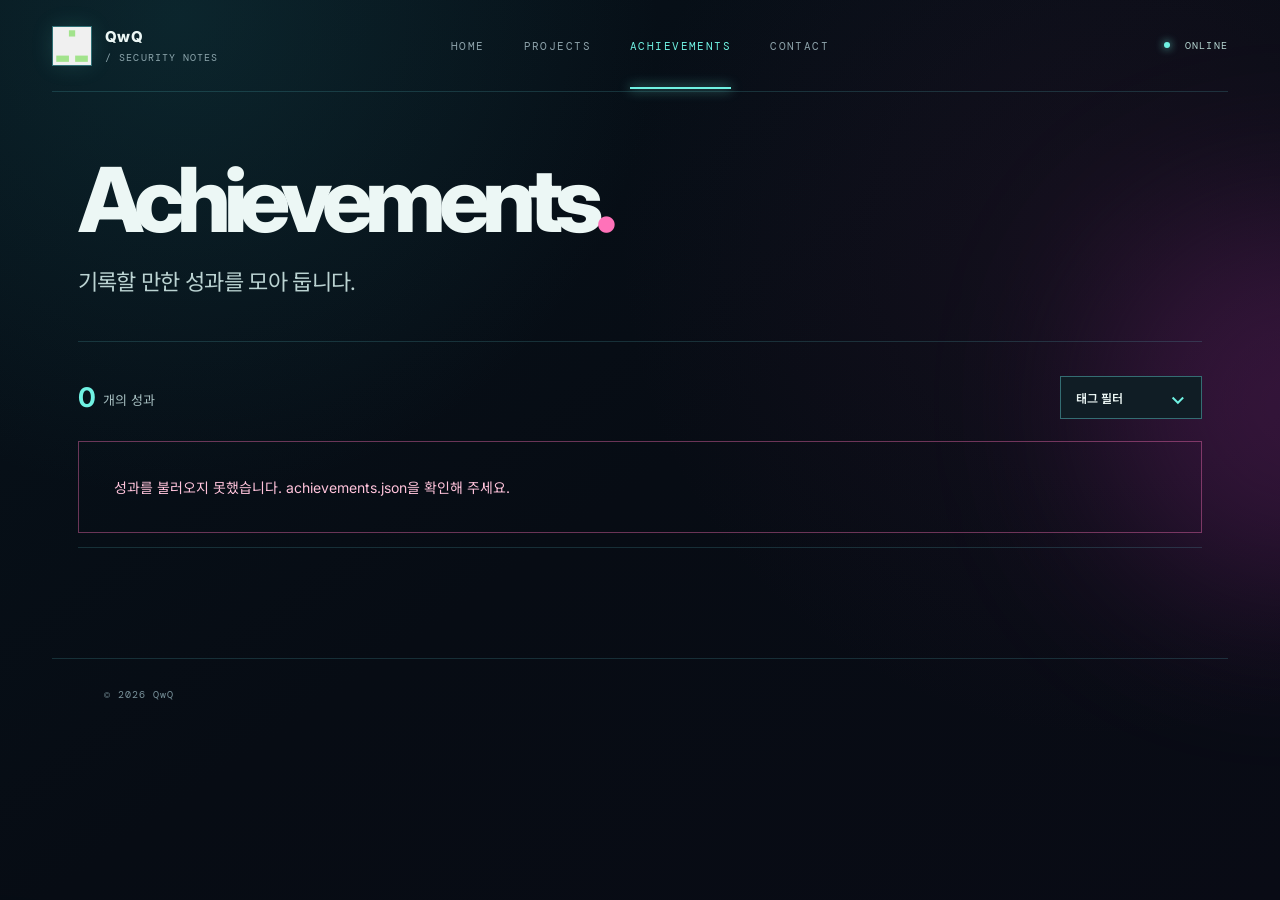
==== achievements/index.html @ 67a62aa4 "Move project accent dot beside names" ====
<!doctype html>
<html lang="ko" data-page="achievements" data-base="../">
  <head>
    <meta charset="utf-8">
    <meta name="viewport" content="width=device-width, initial-scale=1">
    <meta name="theme-color" content="#071018">
    <meta name="description" content="QwQ의 성과 기록">
    <title>Achievements · QwQ</title>
    <link rel="stylesheet" href="../assets/style.css?v=20261116-dotname1">
    <script src="../assets/app.js?v=20261116-dotname1" defer></script>
  </head>
  <body>
    <div id="app"></div>
  </body>
</html>
---- assets/style.css ----
@import url('https://fonts.googleapis.com/css2?family=DM+Mono:wght@400;500&family=Inter:wght@400;500;600;700;800&family=Noto+Sans+KR:wght@400;500;600;700;800&display=swap');

:root{color-scheme:dark;--bg:#060c13;--panel:#0d1820;--panel-2:#101e27;--line:rgba(106,230,232,.16);--line-bright:rgba(106,230,232,.4);--text:#ecf7f5;--muted:#8ca5ac;--cyan:#70f2e3;--pink:#ff72b9;--orange:#ff9e73;--mono:'DM Mono',monospace;--sans:Inter,'Noto Sans KR',sans-serif}
*{box-sizing:border-box}
html{scroll-behavior:smooth}
body{margin:0;min-width:320px;background:radial-gradient(circle at 14% 2%,rgba(25,90,96,.28),transparent 30rem),radial-gradient(circle at 87% 27%,rgba(102,37,87,.14),transparent 31rem),linear-gradient(145deg,#06121a 0%,#070c14 52%,#090b15 100%);color:var(--text);font-family:var(--sans);-webkit-font-smoothing:antialiased}
button,input{font:inherit}
a{color:inherit;text-decoration:none}
button{cursor:pointer}
img{display:block;max-width:100%}
[hidden]{display:none!important}
::selection{background:var(--cyan);color:#061017}
:focus-visible{outline:2px solid var(--cyan);outline-offset:4px}
#app{min-height:100vh;position:relative;overflow:hidden}
.ambient{position:absolute;pointer-events:none;border-radius:50%;filter:blur(85px);opacity:.34}
.ambient-one{width:390px;height:390px;top:210px;right:-210px;background:#7c2378}
.ambient-two{width:400px;height:400px;top:1060px;left:-240px;background:#0c6f77}
.site-shell{position:relative;z-index:1;max-width:1320px;margin:auto;padding:0 52px}
.site-header{height:92px;display:flex;align-items:center;gap:35px;border-bottom:1px solid var(--line)}
.brand{display:flex;align-items:center;gap:13px;min-width:270px}
.brand-mark{width:40px;height:40px;display:grid;place-items:center;font-size:26px;font-weight:800;letter-spacing:-.12em;color:var(--cyan);border:1px solid var(--line-bright);box-shadow:0 0 22px rgba(112,242,227,.13),inset 0 0 18px rgba(112,242,227,.06)}
.brand-mark{overflow:hidden}
.brand-mark img{width:100%;height:100%;object-fit:cover}
.brand-dot{color:var(--pink)}
.brand-copy{font-size:15px;font-weight:800;letter-spacing:.02em;line-height:1.2}
.brand-sub{display:block;margin-top:5px;color:var(--muted);font:10px var(--mono);letter-spacing:.11em}
.nav{display:flex;justify-content:center;align-items:center;gap:39px;flex:1}
.nav-link{position:relative;padding:35px 0;color:#8ea3ab;font:11px var(--mono);letter-spacing:.13em;transition:color .2s}
.nav-link:hover,.nav-link.active{color:var(--cyan)}
.nav-link.active::after{content:'';height:2px;background:var(--cyan);position:absolute;left:0;right:0;bottom:-1px;box-shadow:0 0 12px var(--cyan)}
.header-status{min-width:270px;text-align:right;color:#b5d4d0;font:10px var(--mono);letter-spacing:.12em}
.status-light{display:inline-block;width:6px;height:6px;margin-right:8px;vertical-align:1px;border-radius:50%;background:var(--cyan);box-shadow:0 0 9px var(--cyan)}
.hero{height:min(660px,70vw);min-height:510px;position:relative;display:flex;align-items:center;overflow:hidden;border-bottom:1px solid var(--line);background:radial-gradient(circle at 78% 49%,rgba(29,121,124,.16),transparent 28%),linear-gradient(105deg,rgba(5,13,20,.08) 0%,rgba(13,37,45,.14) 52%,rgba(48,17,52,.09) 100%)}
.hero::before{content:'';position:absolute;width:390px;height:390px;right:15%;top:16%;border-radius:50%;border:1px solid rgba(112,242,227,.24);box-shadow:0 0 0 45px rgba(112,242,227,.015),0 0 0 90px rgba(112,242,227,.012),0 0 65px rgba(112,242,227,.07),inset 0 0 55px rgba(112,242,227,.03)}
.hero::after{content:'';position:absolute;width:270px;height:270px;right:19.8%;top:25%;border:1px dashed rgba(255,114,185,.34);border-radius:50%;transform:rotate(-20deg)}
.hero-grid{position:absolute;inset:0;opacity:.32;background-image:linear-gradient(rgba(105,234,225,.07) 1px,transparent 1px),linear-gradient(90deg,rgba(105,234,225,.07) 1px,transparent 1px);background-size:60px 60px;mask-image:linear-gradient(90deg,transparent 18%,#000 80%)}
.hero-orbit{position:absolute;border:1px solid var(--cyan);border-radius:50%;box-shadow:0 0 20px rgba(112,242,227,.28)}
.orbit-a{width:14px;height:14px;right:27%;top:15%}
.orbit-b{width:8px;height:8px;right:12%;bottom:28%;border-color:var(--pink);box-shadow:0 0 16px var(--pink)}
.hero-content{z-index:1;max-width:760px;padding:26px 0 50px 4.4%}
.eyebrow{display:flex;align-items:center;gap:12px;color:var(--cyan);font:11px var(--mono);letter-spacing:.16em}
.eyebrow-line{width:26px;height:1px;background:var(--cyan);box-shadow:0 0 8px var(--cyan)}
.eyebrow-index{color:#69828b;margin-left:5px}
h1,h2,p{margin-top:0}
.hero h1{margin:28px 0 20px;font-size:clamp(64px,8.1vw,112px);line-height:.98;font-weight:800;letter-spacing:-.085em}
.hero h1 em{font-style:normal;color:var(--cyan);text-shadow:0 0 35px rgba(112,242,227,.22)}
.hero-korean{margin-bottom:42px;color:#bed1d0;font-size:17px;letter-spacing:-.03em}
.primary-button{display:inline-flex;align-items:center;justify-content:space-between;gap:53px;padding:16px 18px 16px 22px;min-width:190px;background:var(--cyan);border:1px solid var(--cyan);color:#07141a;font-size:13px;font-weight:800;box-shadow:0 0 25px rgba(112,242,227,.16);transition:transform .2s,box-shadow .2s,background .2s}
.primary-button:hover{transform:translateY(-3px);background:#adfff4;box-shadow:0 8px 32px rgba(112,242,227,.3)}
.primary-button span{font-size:20px;font-weight:400}
.hero-side{position:absolute;z-index:1;right:1.1%;top:40%;writing-mode:vertical-rl;color:#76939b;font:10px var(--mono);letter-spacing:.16em}
.hero-side span{margin-top:16px;color:var(--cyan);font-size:16px}
.hero-bottom{position:absolute;bottom:24px;left:4.4%;right:4.4%;display:flex;justify-content:space-between;color:#6e8791;font:10px var(--mono);letter-spacing:.12em}
.section{padding:106px 4.4%}
.section-heading{display:grid;grid-template-columns:180px 1fr auto;align-items:end;gap:20px;padding-bottom:23px;border-bottom:1px solid var(--line);margin-bottom:52px}
.section-number,.small-label{color:var(--cyan);font:11px var(--mono);letter-spacing:.12em}
.section-heading h2{font-size:clamp(34px,4vw,54px);line-height:1.1;font-weight:800;letter-spacing:-.065em;margin:0}
.accent{color:var(--pink)}
.section-heading>p{color:#738b93;font:10px var(--mono);letter-spacing:.1em;margin:0 0 6px;text-align:right}
.about-grid{display:grid;grid-template-columns:340px 1fr;gap:80px;align-items:center}
.profile-frame{height:370px;position:relative;border:1px solid var(--line-bright);background:linear-gradient(145deg,#163b40,#111a27 58%,#352134);padding:13px;box-shadow:24px 24px 0 rgba(36,111,117,.06)}
.profile-frame::after{content:'';position:absolute;inset:13px;background:linear-gradient(180deg,transparent 64%,rgba(5,13,20,.7));pointer-events:none}
.profile-image{width:100%;height:100%;object-fit:cover;object-position:center}
.profile-corner{position:absolute;z-index:2;width:30px;height:30px;border-color:var(--cyan);border-style:solid;filter:drop-shadow(0 0 6px var(--cyan))}
.top-left{top:-5px;left:-5px;border-width:2px 0 0 2px}
.bottom-right{bottom:-5px;right:-5px;border-width:0 2px 2px 0}
.profile-label{position:absolute;z-index:2;bottom:23px;left:24px;color:var(--cyan);font:10px var(--mono);letter-spacing:.12em}
.profile-fallback{position:absolute;inset:13px;display:grid;place-items:center;color:var(--cyan);font-size:140px;font-weight:800;text-shadow:0 0 40px rgba(112,242,227,.25)}
.about-copy{max-width:650px}
.about-copy .small-label{display:block;margin-bottom:20px}
.description{min-height:110px;color:#d9e8e7;font-size:clamp(18px,2vw,23px);line-height:1.9;letter-spacing:-.035em;white-space:pre-wrap;word-break:keep-all}
.inline-link{color:var(--cyan);text-decoration:underline;text-underline-offset:4px;overflow-wrap:anywhere}
.inline-link:hover{color:#b7fff5}
.text-link{display:inline-flex;gap:20px;align-items:center;margin-top:28px;padding-bottom:7px;border-bottom:1px solid var(--cyan);color:var(--cyan);font-size:13px;font-weight:700}
.text-link:hover{color:#b7fff5}
.timeline-section{padding-top:50px}
.timeline{border-top:1px solid var(--line)}
.timeline-row{display:grid;grid-template-columns:70px 230px 1fr;align-items:start;gap:20px;padding:24px 10px;border-bottom:1px solid var(--line);transition:background .2s}
.timeline-row:hover{background:rgba(112,242,227,.035)}
.timeline-date{color:var(--cyan);font:12px var(--mono);letter-spacing:.02em}
.timeline-desc{margin:0;color:#d6e4e3;font-size:14px;line-height:1.8;white-space:pre-wrap}
.closing{display:flex;align-items:end;justify-content:space-between;gap:30px;padding:59px 4.4% 68px;margin:10px 4.4% 100px;border:1px solid var(--line-bright);background:radial-gradient(circle at 80% 80%,rgba(112,242,227,.11),transparent 34%),linear-gradient(110deg,rgba(13,35,43,.9),rgba(23,23,41,.7));position:relative}
.closing::before{content:'';position:absolute;left:-1px;top:-1px;width:76px;height:2px;background:var(--cyan);box-shadow:0 0 12px var(--cyan)}
.closing h2{margin:18px 0 0;font-size:clamp(30px,3.7vw,48px);line-height:1.3;letter-spacing:-.05em}
.site-footer{display:flex;justify-content:space-between;gap:20px;padding:29px 4.4% 42px;border-top:1px solid var(--line);color:#78919a;font:10px var(--mono);letter-spacing:.1em}
.footer-star{color:var(--pink);margin-left:5px}
.page-intro{min-height:365px;padding:80px 4.4% 70px;position:relative;overflow:hidden;border-bottom:1px solid var(--line);background:radial-gradient(circle at 80% 65%,rgba(33,114,119,.15),transparent 28%),linear-gradient(110deg,rgba(11,27,36,.6),rgba(23,14,34,.3))}
.page-intro::after{content:'';position:absolute;right:14%;top:-115px;width:390px;height:390px;border-radius:50%;border:1px solid rgba(112,242,227,.16);box-shadow:0 0 0 60px rgba(112,242,227,.018),0 0 0 120px rgba(112,242,227,.012)}
.page-intro-glow{position:absolute;width:250px;height:250px;right:18%;top:60px;border-radius:50%;background:rgba(106,230,232,.07);filter:blur(50px)}
.page-intro h1{position:relative;z-index:1;font-size:clamp(65px,8vw,105px);font-weight:800;letter-spacing:-.085em;line-height:1;margin:25px 0 20px}
.page-intro>p:not(.eyebrow){position:relative;z-index:1;color:#bdcece;font-size:17px;letter-spacing:-.03em;margin:0}
.page-intro-mark{position:absolute;right:4.4%;bottom:-85px;color:rgba(112,242,227,.07);font-size:270px;font-weight:800;letter-spacing:-.1em;line-height:1;pointer-events:none}
.projects-section{min-height:520px}
.project-toolbar{display:flex;justify-content:space-between;align-items:end;gap:20px;margin-bottom:22px}
.toolbar-title{color:#c4d5d4;font-size:15px;margin:9px 0 0}
.toolbar-title strong{color:var(--text);font-size:23px}
.filter-wrap{position:relative;z-index:5}
.filter-button{display:flex;align-items:center;gap:12px;min-width:142px;justify-content:space-between;padding:12px 15px;background:#101d25;border:1px solid var(--line-bright);color:var(--text);font-size:12px;font-weight:600}
.filter-button:hover,.filter-button[aria-expanded=true]{border-color:var(--cyan);box-shadow:0 0 16px rgba(112,242,227,.1)}
.filter-button:disabled,.filter-button:disabled:hover{opacity:.45;cursor:not-allowed;box-shadow:none;border-color:var(--line-bright)}
.filter-chevron{color:var(--cyan);font-size:20px;line-height:12px}
.filter-panel{position:absolute;right:0;top:calc(100% + 8px);width:285px;padding:16px;background:#0e1b23;border:1px solid var(--line-bright);box-shadow:0 17px 40px rgba(0,0,0,.42)}
.filter-search-label{display:block;color:var(--cyan);font:10px var(--mono);letter-spacing:.1em;margin-bottom:9px}
.filter-panel input[type=search]{width:100%;padding:10px 12px;border:1px solid var(--line-bright);outline:none;background:#07131b;color:var(--text);font-size:12px}
.filter-panel input[type=search]:focus{border-color:var(--cyan)}
.tag-options{max-height:220px;overflow:auto;padding:10px 0}
.tag-option{display:flex;align-items:center;gap:10px;padding:8px 4px;color:#dae7e6;font-size:12px;cursor:pointer}
.tag-option:hover{color:var(--cyan)}
.tag-option input{accent-color:var(--cyan);width:15px;height:15px;margin:0}
.filter-help,.filter-empty{margin:6px 0 0;color:#8da5aa;font-size:11px;line-height:1.6}
.filter-help{padding-top:11px;border-top:1px solid var(--line)}
.active-filters{display:flex;flex-wrap:wrap;gap:7px;margin-bottom:12px}
.active-filters:empty{display:none}
.filter-chip{padding:7px 10px;background:rgba(112,242,227,.1);border:1px solid rgba(112,242,227,.26);color:var(--cyan);font:11px var(--mono)}
.filter-chip:hover{background:rgba(112,242,227,.2)}
.project-list{display:grid;gap:10px}
.project-card{border:1px solid var(--line);background:linear-gradient(105deg,rgba(17,32,41,.9),rgba(13,23,33,.78));transition:border-color .2s,background .2s}
.project-card:hover,.project-card:has(.project-trigger[aria-expanded=true]){border-color:var(--line-bright);background:linear-gradient(105deg,rgba(20,43,50,.94),rgba(20,26,40,.86))}
.project-trigger{width:100%;height:178px;display:flex;flex-direction:column;text-align:left;gap:0;padding:20px 26px 21px;background:none;border:0;color:inherit;cursor:pointer;overflow:hidden}
.project-top{display:flex;align-items:center;justify-content:space-between;color:var(--cyan);font:11px var(--mono);letter-spacing:.02em}
.project-date{color:var(--cyan)}
.project-arrow{font-size:22px;line-height:1;transition:transform .2s}
.project-trigger[aria-expanded=true] .project-arrow{transform:rotate(135deg)}
.project-title{font-size:21px;font-weight:700;letter-spacing:-.045em;line-height:1.4;margin:8px 0 4px;display:-webkit-box;-webkit-box-orient:vertical;-webkit-line-clamp:2;overflow:hidden}
.project-preview{margin:0;color:#a8bec0;font-size:13px;line-height:1.5;white-space:nowrap;overflow:hidden;text-overflow:ellipsis;max-width:100%}
.project-tags{display:flex;flex-wrap:nowrap;gap:7px;margin-top:auto;padding-top:13px;overflow:auto hidden;scrollbar-width:thin}
.tag{flex:none;padding:5px 8px;color:#95d7d5;background:rgba(112,242,227,.075);font:10px var(--mono);letter-spacing:.03em}
.project-detail{padding:0 26px 26px;border-top:1px solid var(--line)}
.project-detail .small-label{display:block;margin-top:23px}
.project-detail-text{max-width:760px;color:#c7d9d7;font-size:13px;line-height:1.9;white-space:pre-wrap;margin:12px 0 0}
.empty-note,.error-notice{padding:35px;border:1px solid var(--line);color:var(--muted);font-size:14px}
.error-notice{border-color:rgba(255,114,185,.4);color:#ffc3db}
.contact-section{min-height:570px}
.contact-list{display:grid;grid-template-columns:repeat(2,minmax(0,1fr));gap:12px}
.contact-card{min-height:116px;display:flex;align-items:center;gap:22px;padding:22px;border:1px solid var(--line);background:linear-gradient(105deg,rgba(17,32,41,.9),rgba(13,23,33,.78));transition:transform .2s,border-color .2s,background .2s}
a.contact-card:hover{transform:translateY(-3px);border-color:var(--cyan);background:rgba(21,48,53,.9)}
.contact-card.disabled{opacity:.55;cursor:default}
.contact-icon{width:52px;height:52px;flex:none;display:grid;place-items:center;border:1px solid var(--line-bright);background:rgba(112,242,227,.06)}
.contact-icon img{width:28px;height:28px;object-fit:contain}
.contact-icon img.themed{filter:brightness(0) saturate(100%) invert(85%) sepia(29%) saturate(746%) hue-rotate(111deg) brightness(104%) contrast(95%)}
.contact-initial{color:var(--cyan);font:15px var(--mono)}
.contact-text{display:flex;flex-direction:column;gap:6px;flex:1}
.contact-hint{color:var(--cyan);font:10px var(--mono);letter-spacing:.11em}
.contact-text strong{font-size:18px;font-weight:700;letter-spacing:-.03em}
.contact-action{color:var(--cyan);font-size:22px}
@media(max-width:900px){.site-shell{padding:0 28px}.brand,.header-status{min-width:auto}.brand{margin-right:auto}.brand-copy{display:none}.header-status{display:none}.nav{flex:none;gap:24px}.about-grid{grid-template-columns:270px 1fr;gap:42px}.profile-frame{height:300px}.section-heading{grid-template-columns:130px 1fr}.section-heading>p{display:none}.hero::before{right:0;opacity:.65}.hero::after{right:5%;opacity:.65}.hero-content{padding-left:5%}.timeline-row{grid-template-columns:45px 180px 1fr}}
@media(max-width:650px){.site-shell{padding:0 18px}.site-header{height:74px;gap:12px}.brand-mark{width:34px;height:34px;font-size:22px}.nav{gap:15px}.nav-link{padding:29px 0;font-size:9px;letter-spacing:.06em}.hero{min-height:540px;height:auto}.hero-content{padding:20px 5% 60px}.hero h1{font-size:65px}.hero-korean{font-size:15px}.hero::before{width:320px;height:320px;right:-150px;top:12%}.hero::after{width:220px;height:220px;right:-95px;top:21%}.hero-side{display:none}.hero-bottom{bottom:20px}.section{padding:75px 5%}.section-heading{display:block;margin-bottom:35px}.about-grid{grid-template-columns:1fr;gap:35px}.profile-frame{width:min(100%,330px);height:340px}.description{font-size:17px}.timeline-section{padding-top:25px}.timeline-row{grid-template-columns:38px 1fr;gap:8px 12px}.timeline-desc{grid-column:2}.closing{margin:0 5% 70px;padding:35px 26px;display:block}.closing .primary-button{margin-top:30px}.site-footer{padding:25px 5% 35px;font-size:9px}.page-intro{min-height:300px;padding:65px 5% 60px}.page-intro h1{font-size:67px}.page-intro>p:not(.eyebrow){font-size:14px}.page-intro-mark{font-size:180px;bottom:-55px}.project-toolbar{align-items:center}.project-trigger{height:185px;padding:18px}.project-title{font-size:18px}.project-detail{padding:0 18px 20px}.contact-list{grid-template-columns:1fr}.contact-card{min-height:94px;padding:16px}.contact-icon{width:47px;height:47px}}
@media(prefers-reduced-motion:reduce){html{scroll-behavior:auto}*,*::before,*::after{transition:none!important;animation:none!important}}

/* The index is a single-screen introduction. Other pages retain their own layouts. */
html[data-page=home],html[data-page=home] body{height:100%;overflow:hidden}
html[data-page=home]{scrollbar-gutter:stable}
html[data-page=home] #app{height:100dvh;min-height:0;overflow:clip}
html[data-page=home] .site-shell{height:100%;display:flex;flex-direction:column}
.home-main{flex:1;min-height:0;display:flex;align-items:center;overflow:clip}
.home-panel{width:100%;max-height:100%;display:grid;grid-template-columns:minmax(0,640px) minmax(260px,470px);justify-content:center;gap:clamp(30px,4vw,70px);align-items:center;padding:clamp(18px,3vh,36px) clamp(8px,2vw,28px);background:radial-gradient(circle at 76% 50%,rgba(27,114,119,.13),transparent 38%),linear-gradient(115deg,rgba(6,19,27,.15),rgba(33,17,39,.08));border-bottom:1px solid var(--line)}
.home-portrait.profile-frame{width:100%;height:auto;aspect-ratio:1;justify-self:end}
.home-content{min-width:0;display:flex;flex-direction:column;gap:clamp(32px,6vh,54px)}
.home-heading h1{font-size:clamp(70px,7vw,106px);line-height:1;letter-spacing:-.085em;margin:0 0 16px;font-weight:800}
.home-heading .description{min-height:64px;padding-top:5px;font-size:clamp(16px,1.8vw,22px);line-height:1.55;color:#bbd3d2}
.home-history{min-width:0}
.home-history .timeline{max-height:257px;overflow-y:auto;overscroll-behavior:contain;scrollbar-width:thin;scrollbar-color:var(--cyan) transparent;border-top:1px solid var(--line)}
.home-history .timeline::-webkit-scrollbar{width:7px}
.home-history .timeline::-webkit-scrollbar-thumb{background:rgba(112,242,227,.5);border-radius:8px}
.home-history .timeline-row{height:64px;display:grid;grid-template-columns:180px minmax(0,1fr);align-items:center;gap:22px;padding:6px 0;overflow:hidden}
.home-history .timeline-date{font-size:12px}
.home-history .timeline-desc{font-size:13px;line-height:1.45;display:-webkit-box;-webkit-box-orient:vertical;-webkit-line-clamp:2;overflow:hidden;white-space:normal}
.home-empty{padding:16px 0;color:var(--muted);font-size:13px}
@media(max-width:900px){.home-panel{grid-template-columns:minmax(0,1fr) minmax(210px,34%);gap:35px}.home-content{gap:36px}.home-history .timeline-row{grid-template-columns:135px minmax(0,1fr);gap:14px}}
@media(max-width:650px){html[data-page=home] .site-shell{padding:0 18px}.home-panel{grid-template-columns:minmax(0,1fr) minmax(96px,38%);grid-template-areas:'heading portrait' 'history history';gap:20px;align-content:center;align-items:center;padding:12px 1%}.home-content{display:contents}.home-heading{grid-area:heading}.home-heading h1{font-size:clamp(42px,11vw,65px);margin-bottom:8px}.home-heading .description{min-height:46px;padding-top:3px;font-size:13px;line-height:1.5}.home-portrait.profile-frame{grid-area:portrait;width:100%;height:auto;aspect-ratio:1;padding:6px}.home-portrait.profile-frame::after{inset:6px}.home-portrait .profile-fallback{inset:6px;font-size:55px}.home-history{grid-area:history}.home-history .timeline{max-height:249px}.home-history .timeline-row{height:62px;grid-template-columns:1fr;grid-template-rows:18px 1fr;align-items:start;gap:1px;padding:7px 0}.home-history .timeline-date{grid-column:1;grid-row:1;font-size:10px}.home-history .timeline-desc{grid-column:1;grid-row:2;font-size:11px;line-height:1.4;-webkit-line-clamp:2}}
@media(max-width:650px) and (max-height:600px){.home-panel{gap:12px;padding:7px 1%}.home-heading h1{font-size:39px}.home-heading .description{min-height:38px;font-size:11px;line-height:1.4}.home-portrait.profile-frame{max-width:115px}.home-history .timeline{max-height:213px}.home-history .timeline-row{height:53px}}

/* Projects and Contact use the same typography and horizontal rhythm as Home. */
.content-main{max-width:1220px;margin:0 auto;padding:clamp(56px,7vh,90px) clamp(8px,2vw,28px) 110px}
.content-intro{padding-bottom:42px;margin-bottom:34px;border-bottom:1px solid var(--line)}
.content-intro h1{font-size:clamp(70px,7vw,106px);line-height:1;font-weight:800;letter-spacing:-.085em;margin:0}
.content-intro p{margin:20px 0 0;color:#bbd3d2;font-size:clamp(16px,1.8vw,22px);line-height:1.55;letter-spacing:-.03em}
.content-section{min-height:0}
.content-main .project-toolbar{align-items:center;margin-bottom:22px}
.content-main .toolbar-title{margin:0;color:#a6bec0;font-size:13px}
.content-main .toolbar-title strong{margin-right:7px;color:var(--cyan);font-size:27px;vertical-align:-2px}
.content-main .project-list{gap:0;border-bottom:1px solid var(--line)}
.content-main .project-card{border:0;border-top:1px solid var(--line);background:transparent}
.content-main .project-card.highlight{position:relative}
.content-main .project-card.highlight::before,.content-main .project-card.highlight::after{content:"";position:absolute;width:32px;height:18px;pointer-events:none}
.content-main .project-card.highlight::before{top:0;left:0;border-top:2px solid var(--cyan);border-left:2px solid var(--cyan)}
.content-main .project-card.highlight::after{right:0;bottom:0;border-right:2px solid var(--cyan);border-bottom:2px solid var(--cyan)}
.content-main .project-card:hover,.content-main .project-card:has(.project-trigger[aria-expanded=true]){background:rgba(112,242,227,.045)}
.content-main .project-trigger{height:122px;padding:11px 8px 15px;justify-content:center}
.content-main .project-heading-row{display:flex;align-items:center;gap:12px;min-width:0;margin-top:5px}
.content-main .project-heading-row .project-title{display:block;flex:0 1 auto;min-width:0;max-width:70%;margin:0;overflow:hidden;text-overflow:ellipsis;white-space:nowrap;font-size:19px}
.content-main .project-heading-row .project-tags{display:flex;flex:1;min-width:0;gap:5px;margin:0;padding:0;overflow-x:auto;scrollbar-width:none}
.content-main .project-heading-row .project-tags:empty{display:none}
.content-main .tag{padding:4px 7px}
.content-main .project-preview{margin-top:6px}
.content-main .project-detail{padding:0 8px 25px}
.content-main .achievement-row{display:grid;grid-template-columns:minmax(0,1fr) minmax(116px,38%);align-items:center;gap:14px;padding:10px 8px}
.content-main .achievement-row:has(.achievement-tiles:empty){grid-template-columns:1fr}
.content-main .achievement-info{min-width:0;min-height:116px;display:flex;flex-direction:column;justify-content:center;cursor:pointer}
.content-main .achievement-info .project-heading-row{margin-top:0}
.content-main .achievement-info .project-tags{flex:0 1 auto;max-width:45%}
.content-main .achievement-info .project-arrow{flex:none;margin-left:3px;font-size:16px}
.content-main .achievement-info[aria-expanded=true] .project-arrow{transform:rotate(135deg)}
.content-main .achievement-tiles{display:flex;gap:8px;min-width:0;width:100%;max-width:390px;justify-self:end;overflow-x:auto;scrollbar-width:thin;scrollbar-color:var(--cyan) transparent;padding-bottom:2px}
.content-main .achievement-tile{flex:0 0 116px;width:116px;height:116px;display:flex;flex-direction:column;justify-content:space-between;min-width:0;padding:10px;border:1px solid var(--line-bright);background:linear-gradient(145deg,rgba(16,46,52,.72),rgba(21,24,39,.72))}
.content-main .achievement-tile:first-child{margin-left:auto}
.content-main .achievement-tile-desc{color:#a9c8c6;font-size:11px;line-height:1.3;display:-webkit-box;-webkit-box-orient:vertical;-webkit-line-clamp:2;overflow:hidden}
.content-main .achievement-tile-value{color:var(--cyan);font-size:36px;line-height:1.1;font-weight:800;letter-spacing:-.06em;white-space:nowrap;overflow:hidden;text-overflow:ellipsis;text-align:center}
.content-main .achievement-tile-value.medium{font-size:27px}
.content-main .achievement-tile-value.long{font-size:20px}
.content-main .achievement-tile-date{color:#99b4b8;font:10px var(--mono);white-space:nowrap}
.timeline-date::before,.achievement-tile-date::before,.contact-hint::before,html[data-page=projects] .project-title::before{content:"";display:inline-block;width:4px;height:4px;margin-right:6px;border-radius:50%;background:var(--pink);box-shadow:0 0 8px rgba(255,114,185,.45);vertical-align:middle}
.content-main .contact-list{gap:14px}
.content-main .contact-card{min-height:124px;background:rgba(13,30,38,.7)}
@media(max-width:650px){.content-main{padding:56px 1% 80px}.content-intro{padding-bottom:30px;margin-bottom:26px}.content-intro h1{font-size:clamp(55px,14vw,70px)}.content-intro p{font-size:14px;margin-top:13px}.content-main .project-toolbar{align-items:center}.content-main .toolbar-title{font-size:12px}.content-main .toolbar-title strong{font-size:23px}.content-main .project-trigger{height:132px;padding:11px 4px 15px}.content-main .project-heading-row{gap:6px}.content-main .project-heading-row .project-title{font-size:16px;max-width:65%}.content-main .tag{font-size:9px;padding:4px 5px}.content-main .project-detail{padding:0 4px 20px}.content-main .achievement-row{grid-template-columns:minmax(0,1fr) 106px;gap:8px;padding:8px 4px}.content-main .achievement-info{min-height:104px}.content-main .achievement-info .project-arrow{font-size:16px}.content-main .achievement-tiles{max-width:106px}.content-main .achievement-tile{flex-basis:104px;width:104px;height:104px;padding:8px}.content-main .achievement-tile-value{font-size:30px}.content-main .achievement-tile-date{font-size:9px}.content-main .contact-card{min-height:98px}}
@media(max-width:650px){html[data-page=achievements] .content-intro h1{font-size:clamp(40px,11vw,70px)}}
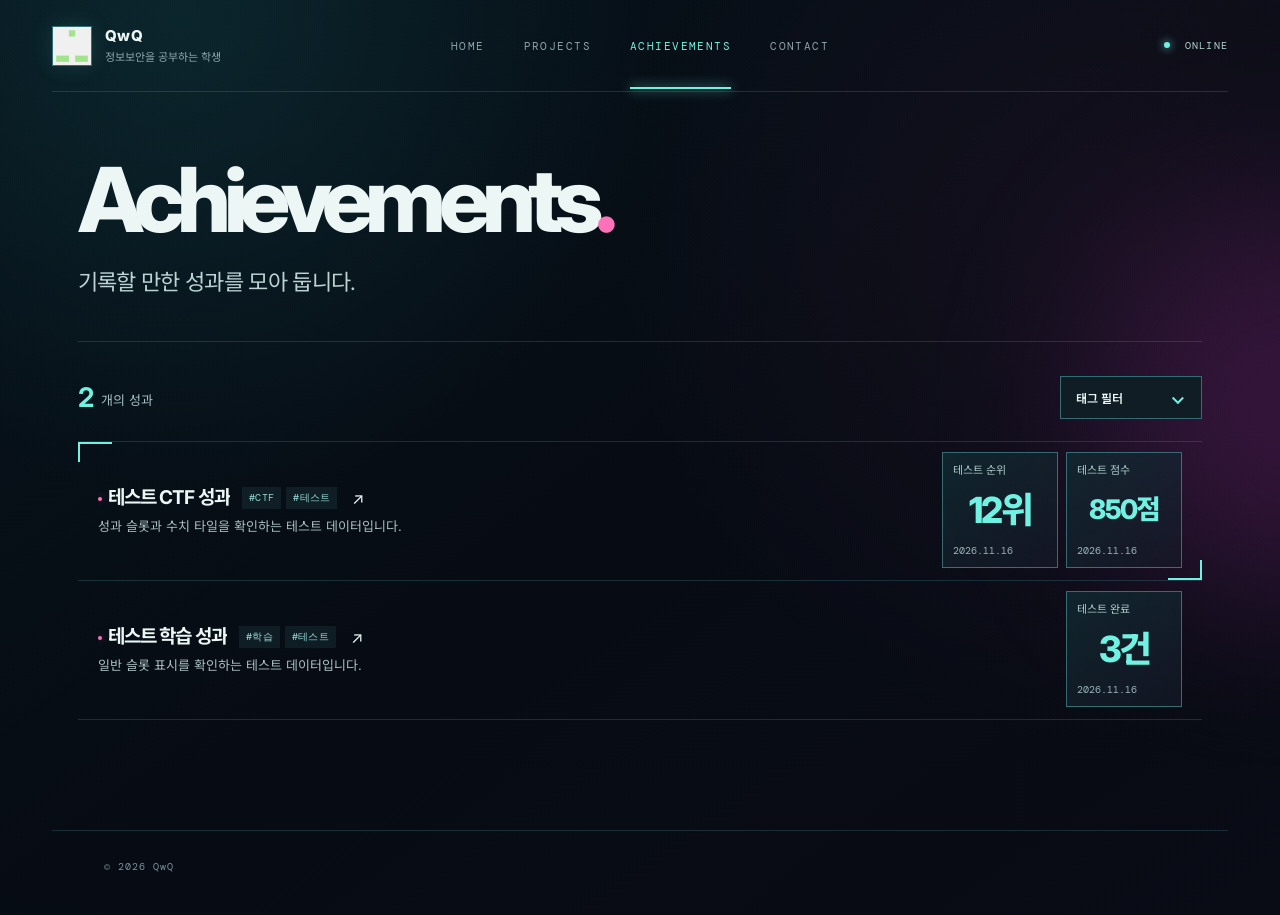
==== commit 33825e69: "Add sample achievements and refine layout" ====
--- a/achievements/index.html
+++ b/achievements/index.html
@@ -6,8 +6,8 @@
     <meta name="theme-color" content="#071018">
     <meta name="description" content="QwQ의 성과 기록">
     <title>Achievements · QwQ</title>
-    <link rel="stylesheet" href="../assets/style.css?v=20261116-dotname1">
-    <script src="../assets/app.js?v=20261116-dotname1" defer></script>
+    <link rel="stylesheet" href="../assets/style.css?v=20261116-samples1">
+    <script src="../assets/app.js?v=20261116-samples1" defer></script>
   </head>
   <body>
     <div id="app"></div>
--- a/assets/style.css
+++ b/assets/style.css
@@ -23,7 +23,7 @@
 .brand-mark img{width:100%;height:100%;object-fit:cover}
 .brand-dot{color:var(--pink)}
 .brand-copy{font-size:15px;font-weight:800;letter-spacing:.02em;line-height:1.2}
-.brand-sub{display:block;margin-top:5px;color:var(--muted);font:10px var(--mono);letter-spacing:.11em}
+.brand-sub{display:block;max-width:230px;margin-top:5px;overflow:hidden;color:var(--muted);font:11px/1.3 var(--sans);letter-spacing:0;white-space:nowrap;text-overflow:ellipsis}
 .nav{display:flex;justify-content:center;align-items:center;gap:39px;flex:1}
 .nav-link{position:relative;padding:35px 0;color:#8ea3ab;font:11px var(--mono);letter-spacing:.13em;transition:color .2s}
 .nav-link:hover,.nav-link.active{color:var(--cyan)}
@@ -126,7 +126,6 @@
 .project-tags{display:flex;flex-wrap:nowrap;gap:7px;margin-top:auto;padding-top:13px;overflow:auto hidden;scrollbar-width:thin}
 .tag{flex:none;padding:5px 8px;color:#95d7d5;background:rgba(112,242,227,.075);font:10px var(--mono);letter-spacing:.03em}
 .project-detail{padding:0 26px 26px;border-top:1px solid var(--line)}
-.project-detail .small-label{display:block;margin-top:23px}
 .project-detail-text{max-width:760px;color:#c7d9d7;font-size:13px;line-height:1.9;white-space:pre-wrap;margin:12px 0 0}
 .empty-note,.error-notice{padding:35px;border:1px solid var(--line);color:var(--muted);font-size:14px}
 .error-notice{border-color:rgba(255,114,185,.4);color:#ffc3db}
@@ -134,7 +133,6 @@
 .contact-list{display:grid;grid-template-columns:repeat(2,minmax(0,1fr));gap:12px}
 .contact-card{min-height:116px;display:flex;align-items:center;gap:22px;padding:22px;border:1px solid var(--line);background:linear-gradient(105deg,rgba(17,32,41,.9),rgba(13,23,33,.78));transition:transform .2s,border-color .2s,background .2s}
 a.contact-card:hover{transform:translateY(-3px);border-color:var(--cyan);background:rgba(21,48,53,.9)}
-.contact-card.disabled{opacity:.55;cursor:default}
 .contact-icon{width:52px;height:52px;flex:none;display:grid;place-items:center;border:1px solid var(--line-bright);background:rgba(112,242,227,.06)}
 .contact-icon img{width:28px;height:28px;object-fit:contain}
 .contact-icon img.themed{filter:brightness(0) saturate(100%) invert(85%) sepia(29%) saturate(746%) hue-rotate(111deg) brightness(104%) contrast(95%)}
@@ -163,11 +161,12 @@
 .home-history .timeline::-webkit-scrollbar{width:7px}
 .home-history .timeline::-webkit-scrollbar-thumb{background:rgba(112,242,227,.5);border-radius:8px}
 .home-history .timeline-row{height:64px;display:grid;grid-template-columns:180px minmax(0,1fr);align-items:center;gap:22px;padding:6px 0;overflow:hidden}
-.home-history .timeline-date{font-size:12px}
-.home-history .timeline-desc{font-size:13px;line-height:1.45;display:-webkit-box;-webkit-box-orient:vertical;-webkit-line-clamp:2;overflow:hidden;white-space:normal}
+.home-history .timeline-date{font-size:13px}
+.home-history .timeline-desc{position:relative;padding-left:12px;font-size:14px;line-height:1.45;display:-webkit-box;-webkit-box-orient:vertical;-webkit-line-clamp:2;overflow:hidden;white-space:normal}
+.home-history .timeline-desc::before{content:"";position:absolute;left:0;top:.65em;width:4px;height:4px;border-radius:50%;background:var(--pink);box-shadow:0 0 8px rgba(255,114,185,.45)}
 .home-empty{padding:16px 0;color:var(--muted);font-size:13px}
 @media(max-width:900px){.home-panel{grid-template-columns:minmax(0,1fr) minmax(210px,34%);gap:35px}.home-content{gap:36px}.home-history .timeline-row{grid-template-columns:135px minmax(0,1fr);gap:14px}}
-@media(max-width:650px){html[data-page=home] .site-shell{padding:0 18px}.home-panel{grid-template-columns:minmax(0,1fr) minmax(96px,38%);grid-template-areas:'heading portrait' 'history history';gap:20px;align-content:center;align-items:center;padding:12px 1%}.home-content{display:contents}.home-heading{grid-area:heading}.home-heading h1{font-size:clamp(42px,11vw,65px);margin-bottom:8px}.home-heading .description{min-height:46px;padding-top:3px;font-size:13px;line-height:1.5}.home-portrait.profile-frame{grid-area:portrait;width:100%;height:auto;aspect-ratio:1;padding:6px}.home-portrait.profile-frame::after{inset:6px}.home-portrait .profile-fallback{inset:6px;font-size:55px}.home-history{grid-area:history}.home-history .timeline{max-height:249px}.home-history .timeline-row{height:62px;grid-template-columns:1fr;grid-template-rows:18px 1fr;align-items:start;gap:1px;padding:7px 0}.home-history .timeline-date{grid-column:1;grid-row:1;font-size:10px}.home-history .timeline-desc{grid-column:1;grid-row:2;font-size:11px;line-height:1.4;-webkit-line-clamp:2}}
+@media(max-width:650px){html[data-page=home] .site-shell{padding:0 18px}.home-panel{grid-template-columns:minmax(0,1fr) minmax(96px,38%);grid-template-areas:'heading portrait' 'history history';gap:20px;align-content:center;align-items:center;padding:12px 1%}.home-content{display:contents}.home-heading{grid-area:heading}.home-heading h1{font-size:clamp(42px,11vw,65px);margin-bottom:8px}.home-heading .description{min-height:46px;padding-top:3px;font-size:13px;line-height:1.5}.home-portrait.profile-frame{grid-area:portrait;width:100%;height:auto;aspect-ratio:1;padding:6px}.home-portrait.profile-frame::after{inset:6px}.home-portrait .profile-fallback{inset:6px;font-size:55px}.home-history{grid-area:history}.home-history .timeline{max-height:249px}.home-history .timeline-row{height:62px;grid-template-columns:1fr;grid-template-rows:18px 1fr;align-items:start;gap:1px;padding:7px 0}.home-history .timeline-date{grid-column:1;grid-row:1;font-size:11px}.home-history .timeline-desc{grid-column:1;grid-row:2;font-size:12px;line-height:1.4;-webkit-line-clamp:2}}
 @media(max-width:650px) and (max-height:600px){.home-panel{gap:12px;padding:7px 1%}.home-heading h1{font-size:39px}.home-heading .description{min-height:38px;font-size:11px;line-height:1.4}.home-portrait.profile-frame{max-width:115px}.home-history .timeline{max-height:213px}.home-history .timeline-row{height:53px}}
 
 /* Projects and Contact use the same typography and horizontal rhythm as Home. */
@@ -186,15 +185,16 @@
 .content-main .project-card.highlight::before{top:0;left:0;border-top:2px solid var(--cyan);border-left:2px solid var(--cyan)}
 .content-main .project-card.highlight::after{right:0;bottom:0;border-right:2px solid var(--cyan);border-bottom:2px solid var(--cyan)}
 .content-main .project-card:hover,.content-main .project-card:has(.project-trigger[aria-expanded=true]){background:rgba(112,242,227,.045)}
-.content-main .project-trigger{height:122px;padding:11px 8px 15px;justify-content:center}
+.content-main .project-trigger{height:122px;padding:11px 20px 15px;justify-content:center}
 .content-main .project-heading-row{display:flex;align-items:center;gap:12px;min-width:0;margin-top:5px}
 .content-main .project-heading-row .project-title{display:block;flex:0 1 auto;min-width:0;max-width:70%;margin:0;overflow:hidden;text-overflow:ellipsis;white-space:nowrap;font-size:19px}
 .content-main .project-heading-row .project-tags{display:flex;flex:1;min-width:0;gap:5px;margin:0;padding:0;overflow-x:auto;scrollbar-width:none}
 .content-main .project-heading-row .project-tags:empty{display:none}
 .content-main .tag{padding:4px 7px}
 .content-main .project-preview{margin-top:6px}
-.content-main .project-detail{padding:0 8px 25px}
-.content-main .achievement-row{display:grid;grid-template-columns:minmax(0,1fr) minmax(116px,38%);align-items:center;gap:14px;padding:10px 8px}
+.content-main .project-detail{padding:16px 20px 22px}
+.content-main .project-detail-text{margin:0}
+.content-main .achievement-row{display:grid;grid-template-columns:minmax(0,1fr) minmax(116px,38%);align-items:center;gap:14px;padding:10px 20px}
 .content-main .achievement-row:has(.achievement-tiles:empty){grid-template-columns:1fr}
 .content-main .achievement-info{min-width:0;min-height:116px;display:flex;flex-direction:column;justify-content:center;cursor:pointer}
 .content-main .achievement-info .project-heading-row{margin-top:0}
@@ -209,8 +209,8 @@
 .content-main .achievement-tile-value.medium{font-size:27px}
 .content-main .achievement-tile-value.long{font-size:20px}
 .content-main .achievement-tile-date{color:#99b4b8;font:10px var(--mono);white-space:nowrap}
-.timeline-date::before,.achievement-tile-date::before,.contact-hint::before,html[data-page=projects] .project-title::before{content:"";display:inline-block;width:4px;height:4px;margin-right:6px;border-radius:50%;background:var(--pink);box-shadow:0 0 8px rgba(255,114,185,.45);vertical-align:middle}
+html[data-page=projects] .project-title::before,html[data-page=achievements] .project-title::before,html[data-page=contact] .contact-text strong::before{content:"";display:inline-block;width:4px;height:4px;margin-right:6px;border-radius:50%;background:var(--pink);box-shadow:0 0 8px rgba(255,114,185,.45);vertical-align:middle}
 .content-main .contact-list{gap:14px}
 .content-main .contact-card{min-height:124px;background:rgba(13,30,38,.7)}
-@media(max-width:650px){.content-main{padding:56px 1% 80px}.content-intro{padding-bottom:30px;margin-bottom:26px}.content-intro h1{font-size:clamp(55px,14vw,70px)}.content-intro p{font-size:14px;margin-top:13px}.content-main .project-toolbar{align-items:center}.content-main .toolbar-title{font-size:12px}.content-main .toolbar-title strong{font-size:23px}.content-main .project-trigger{height:132px;padding:11px 4px 15px}.content-main .project-heading-row{gap:6px}.content-main .project-heading-row .project-title{font-size:16px;max-width:65%}.content-main .tag{font-size:9px;padding:4px 5px}.content-main .project-detail{padding:0 4px 20px}.content-main .achievement-row{grid-template-columns:minmax(0,1fr) 106px;gap:8px;padding:8px 4px}.content-main .achievement-info{min-height:104px}.content-main .achievement-info .project-arrow{font-size:16px}.content-main .achievement-tiles{max-width:106px}.content-main .achievement-tile{flex-basis:104px;width:104px;height:104px;padding:8px}.content-main .achievement-tile-value{font-size:30px}.content-main .achievement-tile-date{font-size:9px}.content-main .contact-card{min-height:98px}}
+@media(max-width:650px){.content-main{padding:56px 1% 80px}.content-intro{padding-bottom:30px;margin-bottom:26px}.content-intro h1{font-size:clamp(55px,14vw,70px)}.content-intro p{font-size:14px;margin-top:13px}.content-main .project-toolbar{align-items:center}.content-main .toolbar-title{font-size:12px}.content-main .toolbar-title strong{font-size:23px}.content-main .project-trigger{height:132px;padding:11px 12px 15px}.content-main .project-heading-row{gap:6px}.content-main .project-heading-row .project-title{font-size:16px;max-width:65%}.content-main .tag{font-size:9px;padding:4px 5px}.content-main .project-detail{padding:14px 12px 20px}.content-main .achievement-row{grid-template-columns:minmax(0,1fr) 106px;gap:8px;padding:8px 12px}.content-main .achievement-info{min-height:104px}.content-main .achievement-info .project-arrow{font-size:16px}.content-main .achievement-tiles{max-width:106px}.content-main .achievement-tile{flex-basis:104px;width:104px;height:104px;padding:8px}.content-main .achievement-tile-value{font-size:30px}.content-main .achievement-tile-date{font-size:9px}.content-main .contact-card{min-height:98px}}
 @media(max-width:650px){html[data-page=achievements] .content-intro h1{font-size:clamp(40px,11vw,70px)}}
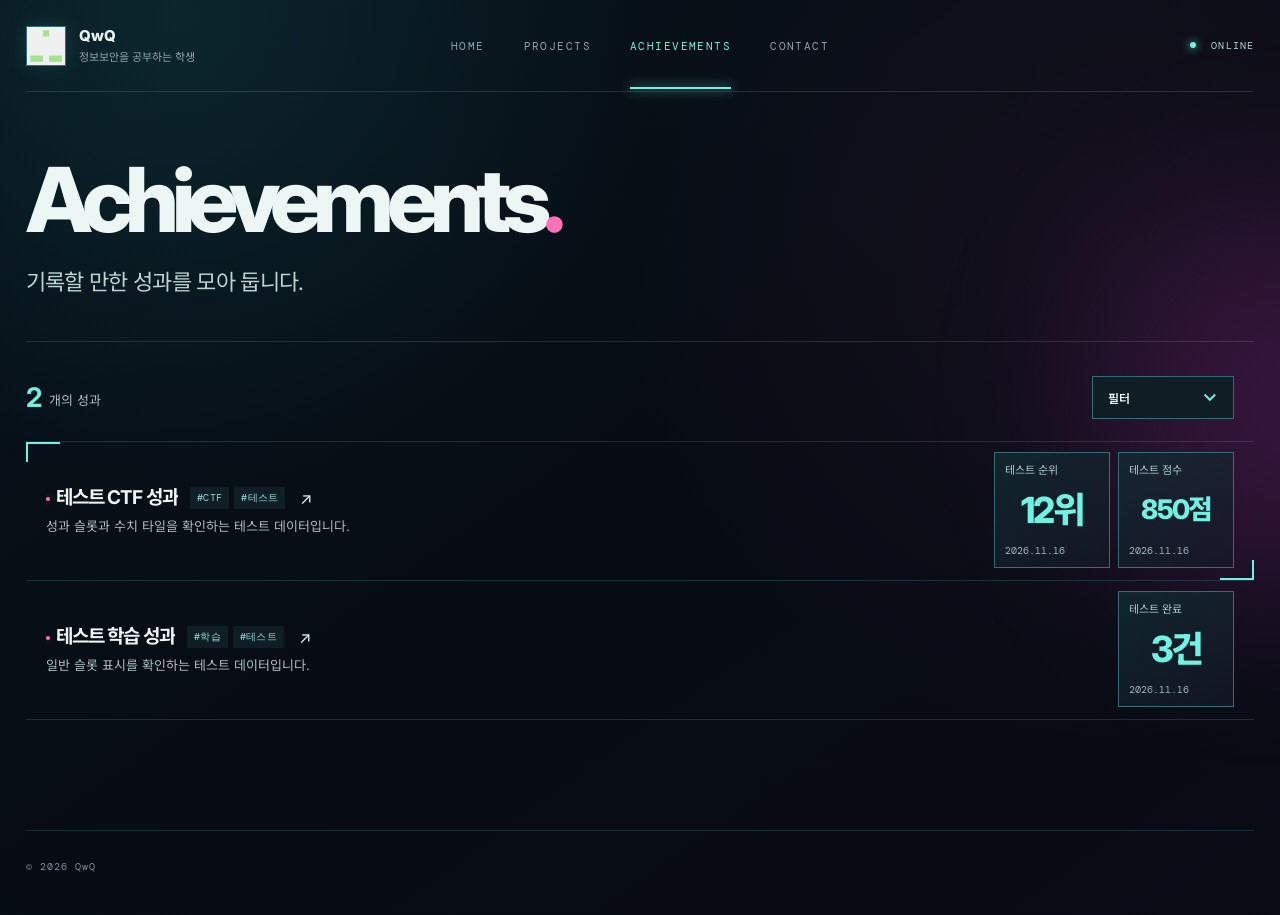
==== commit 4a6e3410: "Align page shell and filter controls" ====
--- a/achievements/index.html
+++ b/achievements/index.html
@@ -6,8 +6,8 @@
     <meta name="theme-color" content="#071018">
     <meta name="description" content="QwQ의 성과 기록">
     <title>Achievements · QwQ</title>
-    <link rel="stylesheet" href="../assets/style.css?v=20261116-samples1">
-    <script src="../assets/app.js?v=20261116-samples1" defer></script>
+    <link rel="stylesheet" href="../assets/style.css?v=20261116-layout1">
+    <script src="../assets/app.js?v=20261116-layout1" defer></script>
   </head>
   <body>
     <div id="app"></div>
--- a/assets/style.css
+++ b/assets/style.css
@@ -15,7 +15,7 @@
 .ambient{position:absolute;pointer-events:none;border-radius:50%;filter:blur(85px);opacity:.34}
 .ambient-one{width:390px;height:390px;top:210px;right:-210px;background:#7c2378}
 .ambient-two{width:400px;height:400px;top:1060px;left:-240px;background:#0c6f77}
-.site-shell{position:relative;z-index:1;max-width:1320px;margin:auto;padding:0 52px}
+.site-shell{position:relative;z-index:1;max-width:1320px;margin:auto;padding:0 clamp(18px,2vw,28px)}
 .site-header{height:92px;display:flex;align-items:center;gap:35px;border-bottom:1px solid var(--line)}
 .brand{display:flex;align-items:center;gap:13px;min-width:270px}
 .brand-mark{width:40px;height:40px;display:grid;place-items:center;font-size:26px;font-weight:800;letter-spacing:-.12em;color:var(--cyan);border:1px solid var(--line-bright);box-shadow:0 0 22px rgba(112,242,227,.13),inset 0 0 18px rgba(112,242,227,.06)}
@@ -82,7 +82,7 @@
 .closing{display:flex;align-items:end;justify-content:space-between;gap:30px;padding:59px 4.4% 68px;margin:10px 4.4% 100px;border:1px solid var(--line-bright);background:radial-gradient(circle at 80% 80%,rgba(112,242,227,.11),transparent 34%),linear-gradient(110deg,rgba(13,35,43,.9),rgba(23,23,41,.7));position:relative}
 .closing::before{content:'';position:absolute;left:-1px;top:-1px;width:76px;height:2px;background:var(--cyan);box-shadow:0 0 12px var(--cyan)}
 .closing h2{margin:18px 0 0;font-size:clamp(30px,3.7vw,48px);line-height:1.3;letter-spacing:-.05em}
-.site-footer{display:flex;justify-content:space-between;gap:20px;padding:29px 4.4% 42px;border-top:1px solid var(--line);color:#78919a;font:10px var(--mono);letter-spacing:.1em}
+.site-footer{display:flex;justify-content:space-between;gap:20px;padding:29px 0 42px;border-top:1px solid var(--line);color:#78919a;font:10px var(--mono);letter-spacing:.1em}
 .footer-star{color:var(--pink);margin-left:5px}
 .page-intro{min-height:365px;padding:80px 4.4% 70px;position:relative;overflow:hidden;border-bottom:1px solid var(--line);background:radial-gradient(circle at 80% 65%,rgba(33,114,119,.15),transparent 28%),linear-gradient(110deg,rgba(11,27,36,.6),rgba(23,14,34,.3))}
 .page-intro::after{content:'';position:absolute;right:14%;top:-115px;width:390px;height:390px;border-radius:50%;border:1px solid rgba(112,242,227,.16);box-shadow:0 0 0 60px rgba(112,242,227,.018),0 0 0 120px rgba(112,242,227,.012)}
@@ -98,7 +98,7 @@
 .filter-button{display:flex;align-items:center;gap:12px;min-width:142px;justify-content:space-between;padding:12px 15px;background:#101d25;border:1px solid var(--line-bright);color:var(--text);font-size:12px;font-weight:600}
 .filter-button:hover,.filter-button[aria-expanded=true]{border-color:var(--cyan);box-shadow:0 0 16px rgba(112,242,227,.1)}
 .filter-button:disabled,.filter-button:disabled:hover{opacity:.45;cursor:not-allowed;box-shadow:none;border-color:var(--line-bright)}
-.filter-chevron{color:var(--cyan);font-size:20px;line-height:12px}
+.filter-chevron{color:var(--cyan);font-size:20px;line-height:12px;transform:translateY(-3px)}
 .filter-panel{position:absolute;right:0;top:calc(100% + 8px);width:285px;padding:16px;background:#0e1b23;border:1px solid var(--line-bright);box-shadow:0 17px 40px rgba(0,0,0,.42)}
 .filter-search-label{display:block;color:var(--cyan);font:10px var(--mono);letter-spacing:.1em;margin-bottom:9px}
 .filter-panel input[type=search]{width:100%;padding:10px 12px;border:1px solid var(--line-bright);outline:none;background:#07131b;color:var(--text);font-size:12px}
@@ -141,8 +141,8 @@
 .contact-hint{color:var(--cyan);font:10px var(--mono);letter-spacing:.11em}
 .contact-text strong{font-size:18px;font-weight:700;letter-spacing:-.03em}
 .contact-action{color:var(--cyan);font-size:22px}
-@media(max-width:900px){.site-shell{padding:0 28px}.brand,.header-status{min-width:auto}.brand{margin-right:auto}.brand-copy{display:none}.header-status{display:none}.nav{flex:none;gap:24px}.about-grid{grid-template-columns:270px 1fr;gap:42px}.profile-frame{height:300px}.section-heading{grid-template-columns:130px 1fr}.section-heading>p{display:none}.hero::before{right:0;opacity:.65}.hero::after{right:5%;opacity:.65}.hero-content{padding-left:5%}.timeline-row{grid-template-columns:45px 180px 1fr}}
-@media(max-width:650px){.site-shell{padding:0 18px}.site-header{height:74px;gap:12px}.brand-mark{width:34px;height:34px;font-size:22px}.nav{gap:15px}.nav-link{padding:29px 0;font-size:9px;letter-spacing:.06em}.hero{min-height:540px;height:auto}.hero-content{padding:20px 5% 60px}.hero h1{font-size:65px}.hero-korean{font-size:15px}.hero::before{width:320px;height:320px;right:-150px;top:12%}.hero::after{width:220px;height:220px;right:-95px;top:21%}.hero-side{display:none}.hero-bottom{bottom:20px}.section{padding:75px 5%}.section-heading{display:block;margin-bottom:35px}.about-grid{grid-template-columns:1fr;gap:35px}.profile-frame{width:min(100%,330px);height:340px}.description{font-size:17px}.timeline-section{padding-top:25px}.timeline-row{grid-template-columns:38px 1fr;gap:8px 12px}.timeline-desc{grid-column:2}.closing{margin:0 5% 70px;padding:35px 26px;display:block}.closing .primary-button{margin-top:30px}.site-footer{padding:25px 5% 35px;font-size:9px}.page-intro{min-height:300px;padding:65px 5% 60px}.page-intro h1{font-size:67px}.page-intro>p:not(.eyebrow){font-size:14px}.page-intro-mark{font-size:180px;bottom:-55px}.project-toolbar{align-items:center}.project-trigger{height:185px;padding:18px}.project-title{font-size:18px}.project-detail{padding:0 18px 20px}.contact-list{grid-template-columns:1fr}.contact-card{min-height:94px;padding:16px}.contact-icon{width:47px;height:47px}}
+@media(max-width:900px){.site-shell{padding:0 20px}.brand,.header-status{min-width:auto}.brand{margin-right:auto}.brand-copy{display:none}.header-status{display:none}.nav{flex:none;gap:24px}.about-grid{grid-template-columns:270px 1fr;gap:42px}.profile-frame{height:300px}.section-heading{grid-template-columns:130px 1fr}.section-heading>p{display:none}.hero::before{right:0;opacity:.65}.hero::after{right:5%;opacity:.65}.hero-content{padding-left:5%}.timeline-row{grid-template-columns:45px 180px 1fr}}
+@media(max-width:650px){.site-shell{padding:0 18px}.site-header{height:74px;gap:12px}.brand-mark{width:34px;height:34px;font-size:22px}.nav{gap:15px}.nav-link{padding:29px 0;font-size:9px;letter-spacing:.06em}.hero{min-height:540px;height:auto}.hero-content{padding:20px 5% 60px}.hero h1{font-size:65px}.hero-korean{font-size:15px}.hero::before{width:320px;height:320px;right:-150px;top:12%}.hero::after{width:220px;height:220px;right:-95px;top:21%}.hero-side{display:none}.hero-bottom{bottom:20px}.section{padding:75px 5%}.section-heading{display:block;margin-bottom:35px}.about-grid{grid-template-columns:1fr;gap:35px}.profile-frame{width:min(100%,330px);height:340px}.description{font-size:17px}.timeline-section{padding-top:25px}.timeline-row{grid-template-columns:38px 1fr;gap:8px 12px}.timeline-desc{grid-column:2}.closing{margin:0 5% 70px;padding:35px 26px;display:block}.closing .primary-button{margin-top:30px}.site-footer{padding:25px 0 35px;font-size:9px}.page-intro{min-height:300px;padding:65px 5% 60px}.page-intro h1{font-size:67px}.page-intro>p:not(.eyebrow){font-size:14px}.page-intro-mark{font-size:180px;bottom:-55px}.project-toolbar{align-items:center}.project-trigger{height:185px;padding:18px}.project-title{font-size:18px}.project-detail{padding:0 18px 20px}.contact-list{grid-template-columns:1fr}.contact-card{min-height:94px;padding:16px}.contact-icon{width:47px;height:47px}}
 @media(prefers-reduced-motion:reduce){html{scroll-behavior:auto}*,*::before,*::after{transition:none!important;animation:none!important}}
 
 /* The index is a single-screen introduction. Other pages retain their own layouts. */
@@ -170,12 +170,12 @@
 @media(max-width:650px) and (max-height:600px){.home-panel{gap:12px;padding:7px 1%}.home-heading h1{font-size:39px}.home-heading .description{min-height:38px;font-size:11px;line-height:1.4}.home-portrait.profile-frame{max-width:115px}.home-history .timeline{max-height:213px}.home-history .timeline-row{height:53px}}
 
 /* Projects and Contact use the same typography and horizontal rhythm as Home. */
-.content-main{max-width:1220px;margin:0 auto;padding:clamp(56px,7vh,90px) clamp(8px,2vw,28px) 110px}
+.content-main{width:100%;margin:0;padding:clamp(56px,7vh,90px) 0 110px}
 .content-intro{padding-bottom:42px;margin-bottom:34px;border-bottom:1px solid var(--line)}
 .content-intro h1{font-size:clamp(70px,7vw,106px);line-height:1;font-weight:800;letter-spacing:-.085em;margin:0}
 .content-intro p{margin:20px 0 0;color:#bbd3d2;font-size:clamp(16px,1.8vw,22px);line-height:1.55;letter-spacing:-.03em}
 .content-section{min-height:0}
-.content-main .project-toolbar{align-items:center;margin-bottom:22px}
+.content-main .project-toolbar{align-items:center;margin-bottom:22px;padding-right:20px}
 .content-main .toolbar-title{margin:0;color:#a6bec0;font-size:13px}
 .content-main .toolbar-title strong{margin-right:7px;color:var(--cyan);font-size:27px;vertical-align:-2px}
 .content-main .project-list{gap:0;border-bottom:1px solid var(--line)}
@@ -212,5 +212,5 @@
 html[data-page=projects] .project-title::before,html[data-page=achievements] .project-title::before,html[data-page=contact] .contact-text strong::before{content:"";display:inline-block;width:4px;height:4px;margin-right:6px;border-radius:50%;background:var(--pink);box-shadow:0 0 8px rgba(255,114,185,.45);vertical-align:middle}
 .content-main .contact-list{gap:14px}
 .content-main .contact-card{min-height:124px;background:rgba(13,30,38,.7)}
-@media(max-width:650px){.content-main{padding:56px 1% 80px}.content-intro{padding-bottom:30px;margin-bottom:26px}.content-intro h1{font-size:clamp(55px,14vw,70px)}.content-intro p{font-size:14px;margin-top:13px}.content-main .project-toolbar{align-items:center}.content-main .toolbar-title{font-size:12px}.content-main .toolbar-title strong{font-size:23px}.content-main .project-trigger{height:132px;padding:11px 12px 15px}.content-main .project-heading-row{gap:6px}.content-main .project-heading-row .project-title{font-size:16px;max-width:65%}.content-main .tag{font-size:9px;padding:4px 5px}.content-main .project-detail{padding:14px 12px 20px}.content-main .achievement-row{grid-template-columns:minmax(0,1fr) 106px;gap:8px;padding:8px 12px}.content-main .achievement-info{min-height:104px}.content-main .achievement-info .project-arrow{font-size:16px}.content-main .achievement-tiles{max-width:106px}.content-main .achievement-tile{flex-basis:104px;width:104px;height:104px;padding:8px}.content-main .achievement-tile-value{font-size:30px}.content-main .achievement-tile-date{font-size:9px}.content-main .contact-card{min-height:98px}}
+@media(max-width:650px){.content-main{padding:56px 0 80px}.content-intro{padding-bottom:30px;margin-bottom:26px}.content-intro h1{font-size:clamp(55px,14vw,70px)}.content-intro p{font-size:14px;margin-top:13px}.content-main .project-toolbar{align-items:center;padding-right:12px}.content-main .toolbar-title{font-size:12px}.content-main .toolbar-title strong{font-size:23px}.content-main .project-trigger{height:132px;padding:11px 12px 15px}.content-main .project-heading-row{gap:6px}.content-main .project-heading-row .project-title{font-size:16px;max-width:65%}.content-main .tag{font-size:9px;padding:4px 5px}.content-main .project-detail{padding:14px 12px 20px}.content-main .achievement-row{grid-template-columns:minmax(0,1fr) 106px;gap:8px;padding:8px 12px}.content-main .achievement-info{min-height:104px}.content-main .achievement-info .project-arrow{font-size:16px}.content-main .achievement-tiles{max-width:106px}.content-main .achievement-tile{flex-basis:104px;width:104px;height:104px;padding:8px}.content-main .achievement-tile-value{font-size:30px}.content-main .achievement-tile-date{font-size:9px}.content-main .contact-card{min-height:98px}}
 @media(max-width:650px){html[data-page=achievements] .content-intro h1{font-size:clamp(40px,11vw,70px)}}
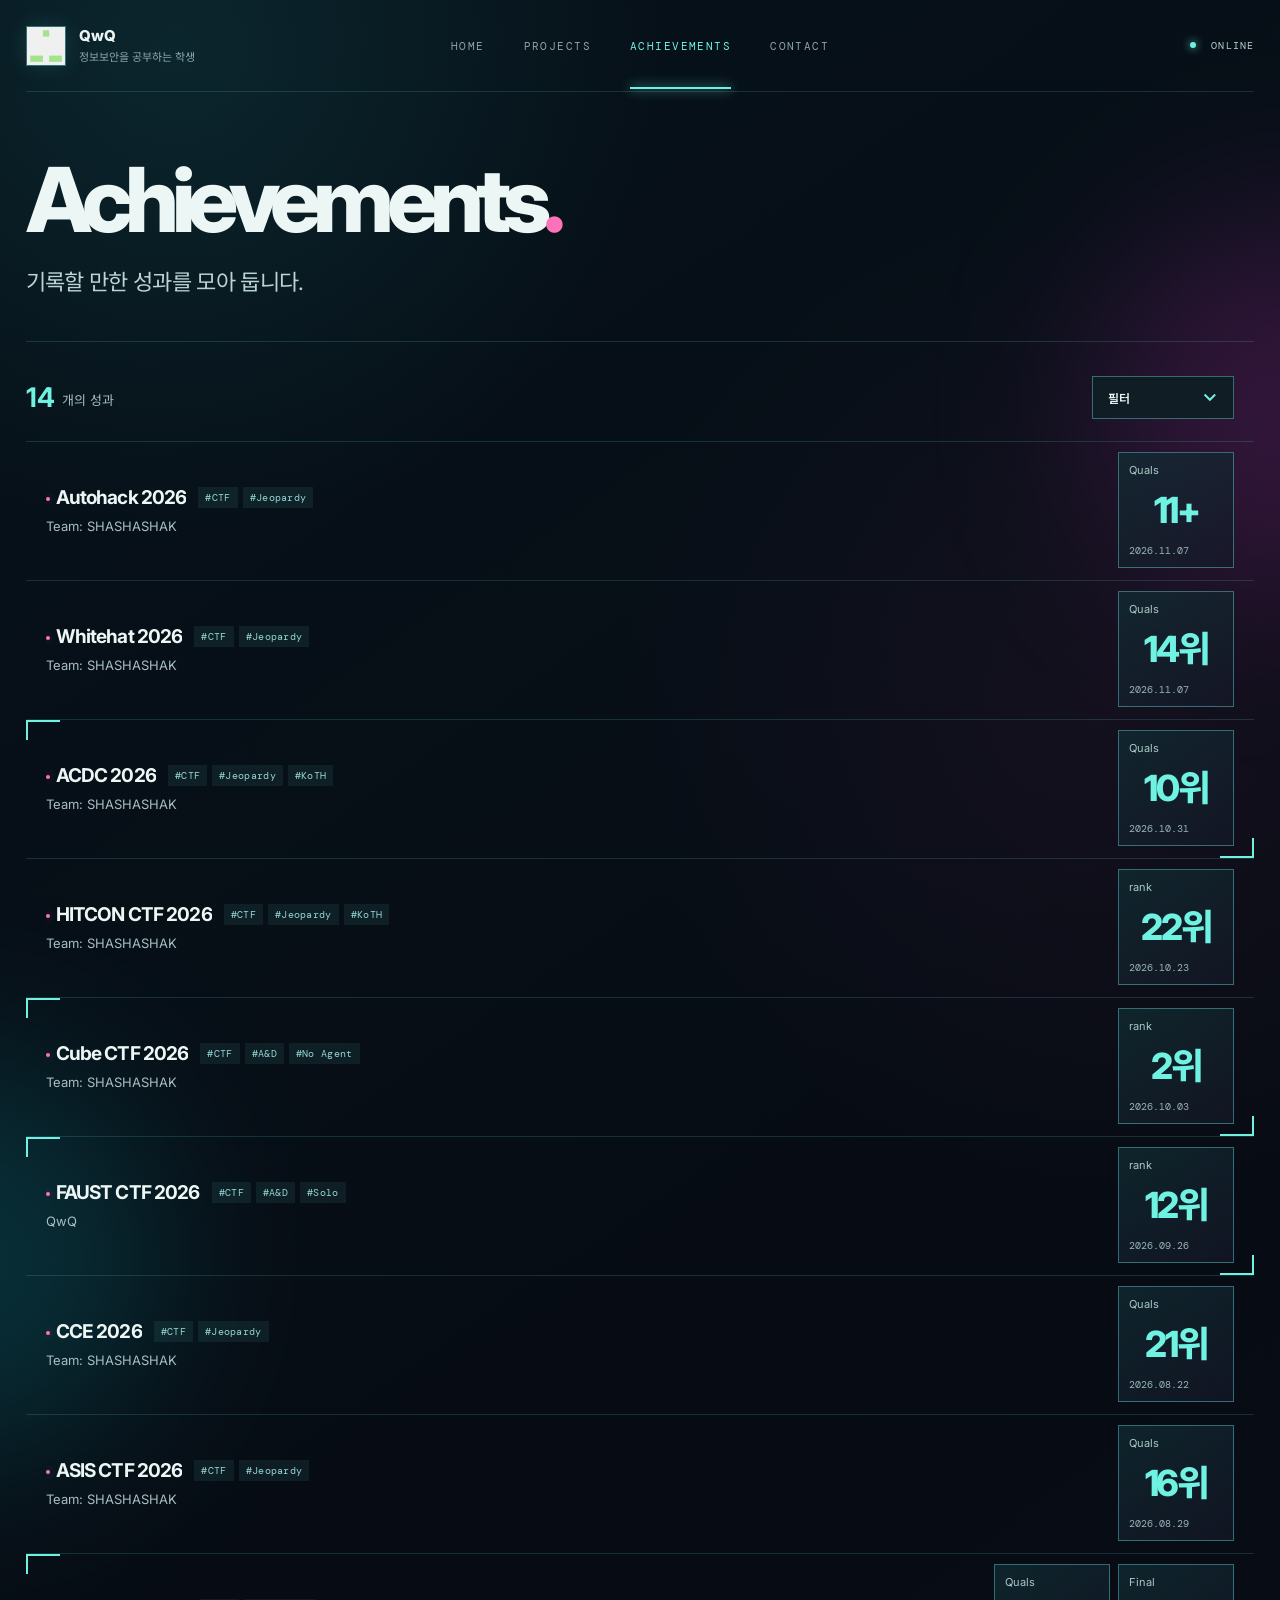
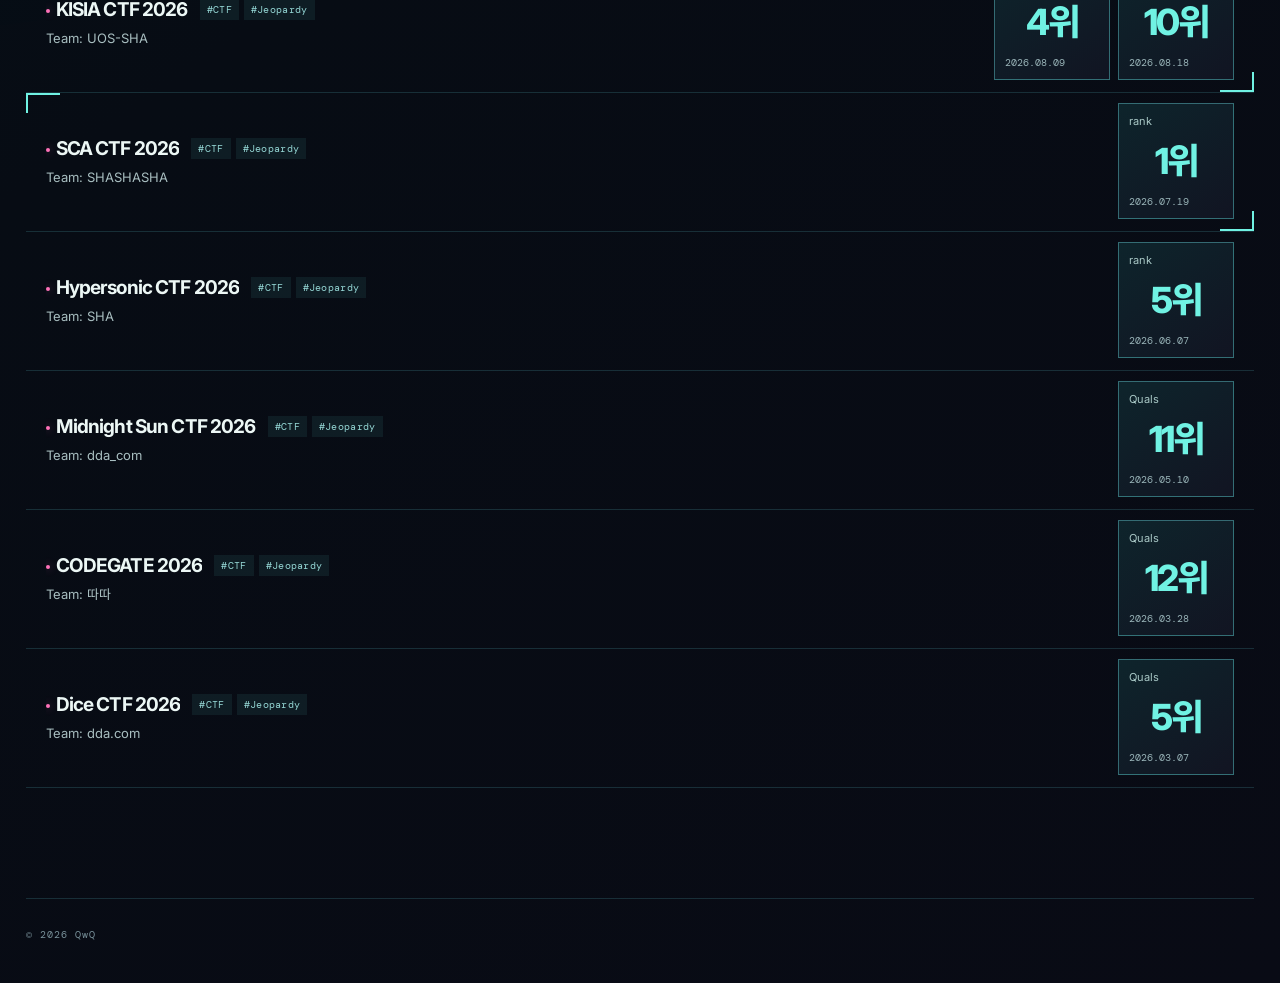
==== commit 15898f3d: "Show achievement descriptions without expansion" ====
--- a/achievements/index.html
+++ b/achievements/index.html
@@ -6,8 +6,8 @@
     <meta name="theme-color" content="#071018">
     <meta name="description" content="QwQ의 성과 기록">
     <title>Achievements · QwQ</title>
-    <link rel="stylesheet" href="../assets/style.css?v=20261116-layout1">
-    <script src="../assets/app.js?v=20261116-layout1" defer></script>
+    <link rel="stylesheet" href="../assets/style.css?v=20261117-achstatic1">
+    <script src="../assets/app.js?v=20261117-achstatic1" defer></script>
   </head>
   <body>
     <div id="app"></div>
--- a/assets/style.css
+++ b/assets/style.css
@@ -196,11 +196,10 @@
 .content-main .project-detail-text{margin:0}
 .content-main .achievement-row{display:grid;grid-template-columns:minmax(0,1fr) minmax(116px,38%);align-items:center;gap:14px;padding:10px 20px}
 .content-main .achievement-row:has(.achievement-tiles:empty){grid-template-columns:1fr}
-.content-main .achievement-info{min-width:0;min-height:116px;display:flex;flex-direction:column;justify-content:center;cursor:pointer}
+.content-main .achievement-info{min-width:0;min-height:116px;display:flex;flex-direction:column;justify-content:center}
 .content-main .achievement-info .project-heading-row{margin-top:0}
 .content-main .achievement-info .project-tags{flex:0 1 auto;max-width:45%}
-.content-main .achievement-info .project-arrow{flex:none;margin-left:3px;font-size:16px}
-.content-main .achievement-info[aria-expanded=true] .project-arrow{transform:rotate(135deg)}
+.content-main .achievement-info .achievement-description{white-space:pre-wrap;overflow:visible;text-overflow:clip;overflow-wrap:anywhere}
 .content-main .achievement-tiles{display:flex;gap:8px;min-width:0;width:100%;max-width:390px;justify-self:end;overflow-x:auto;scrollbar-width:thin;scrollbar-color:var(--cyan) transparent;padding-bottom:2px}
 .content-main .achievement-tile{flex:0 0 116px;width:116px;height:116px;display:flex;flex-direction:column;justify-content:space-between;min-width:0;padding:10px;border:1px solid var(--line-bright);background:linear-gradient(145deg,rgba(16,46,52,.72),rgba(21,24,39,.72))}
 .content-main .achievement-tile:first-child{margin-left:auto}
@@ -212,5 +211,13 @@
 html[data-page=projects] .project-title::before,html[data-page=achievements] .project-title::before,html[data-page=contact] .contact-text strong::before{content:"";display:inline-block;width:4px;height:4px;margin-right:6px;border-radius:50%;background:var(--pink);box-shadow:0 0 8px rgba(255,114,185,.45);vertical-align:middle}
 .content-main .contact-list{gap:14px}
 .content-main .contact-card{min-height:124px;background:rgba(13,30,38,.7)}
-@media(max-width:650px){.content-main{padding:56px 0 80px}.content-intro{padding-bottom:30px;margin-bottom:26px}.content-intro h1{font-size:clamp(55px,14vw,70px)}.content-intro p{font-size:14px;margin-top:13px}.content-main .project-toolbar{align-items:center;padding-right:12px}.content-main .toolbar-title{font-size:12px}.content-main .toolbar-title strong{font-size:23px}.content-main .project-trigger{height:132px;padding:11px 12px 15px}.content-main .project-heading-row{gap:6px}.content-main .project-heading-row .project-title{font-size:16px;max-width:65%}.content-main .tag{font-size:9px;padding:4px 5px}.content-main .project-detail{padding:14px 12px 20px}.content-main .achievement-row{grid-template-columns:minmax(0,1fr) 106px;gap:8px;padding:8px 12px}.content-main .achievement-info{min-height:104px}.content-main .achievement-info .project-arrow{font-size:16px}.content-main .achievement-tiles{max-width:106px}.content-main .achievement-tile{flex-basis:104px;width:104px;height:104px;padding:8px}.content-main .achievement-tile-value{font-size:30px}.content-main .achievement-tile-date{font-size:9px}.content-main .contact-card{min-height:98px}}
+@media(max-width:650px){.content-main{padding:56px 0 80px}.content-intro{padding-bottom:30px;margin-bottom:26px}.content-intro h1{font-size:clamp(55px,14vw,70px)}.content-intro p{font-size:14px;margin-top:13px}.content-main .project-toolbar{align-items:center;padding-right:12px}.content-main .toolbar-title{font-size:12px}.content-main .toolbar-title strong{font-size:23px}.content-main .project-trigger{height:132px;padding:11px 12px 15px}.content-main .project-heading-row{gap:6px}.content-main .project-heading-row .project-title{font-size:16px;max-width:65%}.content-main .tag{font-size:9px;padding:4px 5px}.content-main .project-detail{padding:14px 12px 20px}.content-main .achievement-row{grid-template-columns:minmax(0,1fr) 106px;gap:8px;padding:8px 12px}.content-main .achievement-info{min-height:104px}.content-main .achievement-tiles{max-width:106px}.content-main .achievement-tile{flex-basis:104px;width:104px;height:104px;padding:8px}.content-main .achievement-tile-value{font-size:30px}.content-main .achievement-tile-date{font-size:9px}.content-main .contact-card{min-height:98px}}
 @media(max-width:650px){html[data-page=achievements] .content-intro h1{font-size:clamp(40px,11vw,70px)}}
+@media(max-width:650px){
+  .content-main .project-trigger{height:auto;min-height:132px;overflow:visible}
+  .content-main .project-heading-row{flex-wrap:wrap;row-gap:4px}
+  .content-main .project-heading-row .project-title{flex:0 0 auto;max-width:100%;line-height:1.35;white-space:normal;overflow:visible;text-overflow:clip;overflow-wrap:anywhere}
+  .content-main .project-heading-row .project-tags,.content-main .achievement-info .project-tags{flex:0 0 auto;max-width:100%;flex-wrap:wrap;overflow:visible}
+  .content-main .project-preview{white-space:normal;overflow:visible;text-overflow:clip;overflow-wrap:anywhere}
+  .content-main .tag{max-width:100%;white-space:normal;overflow-wrap:anywhere}
+}
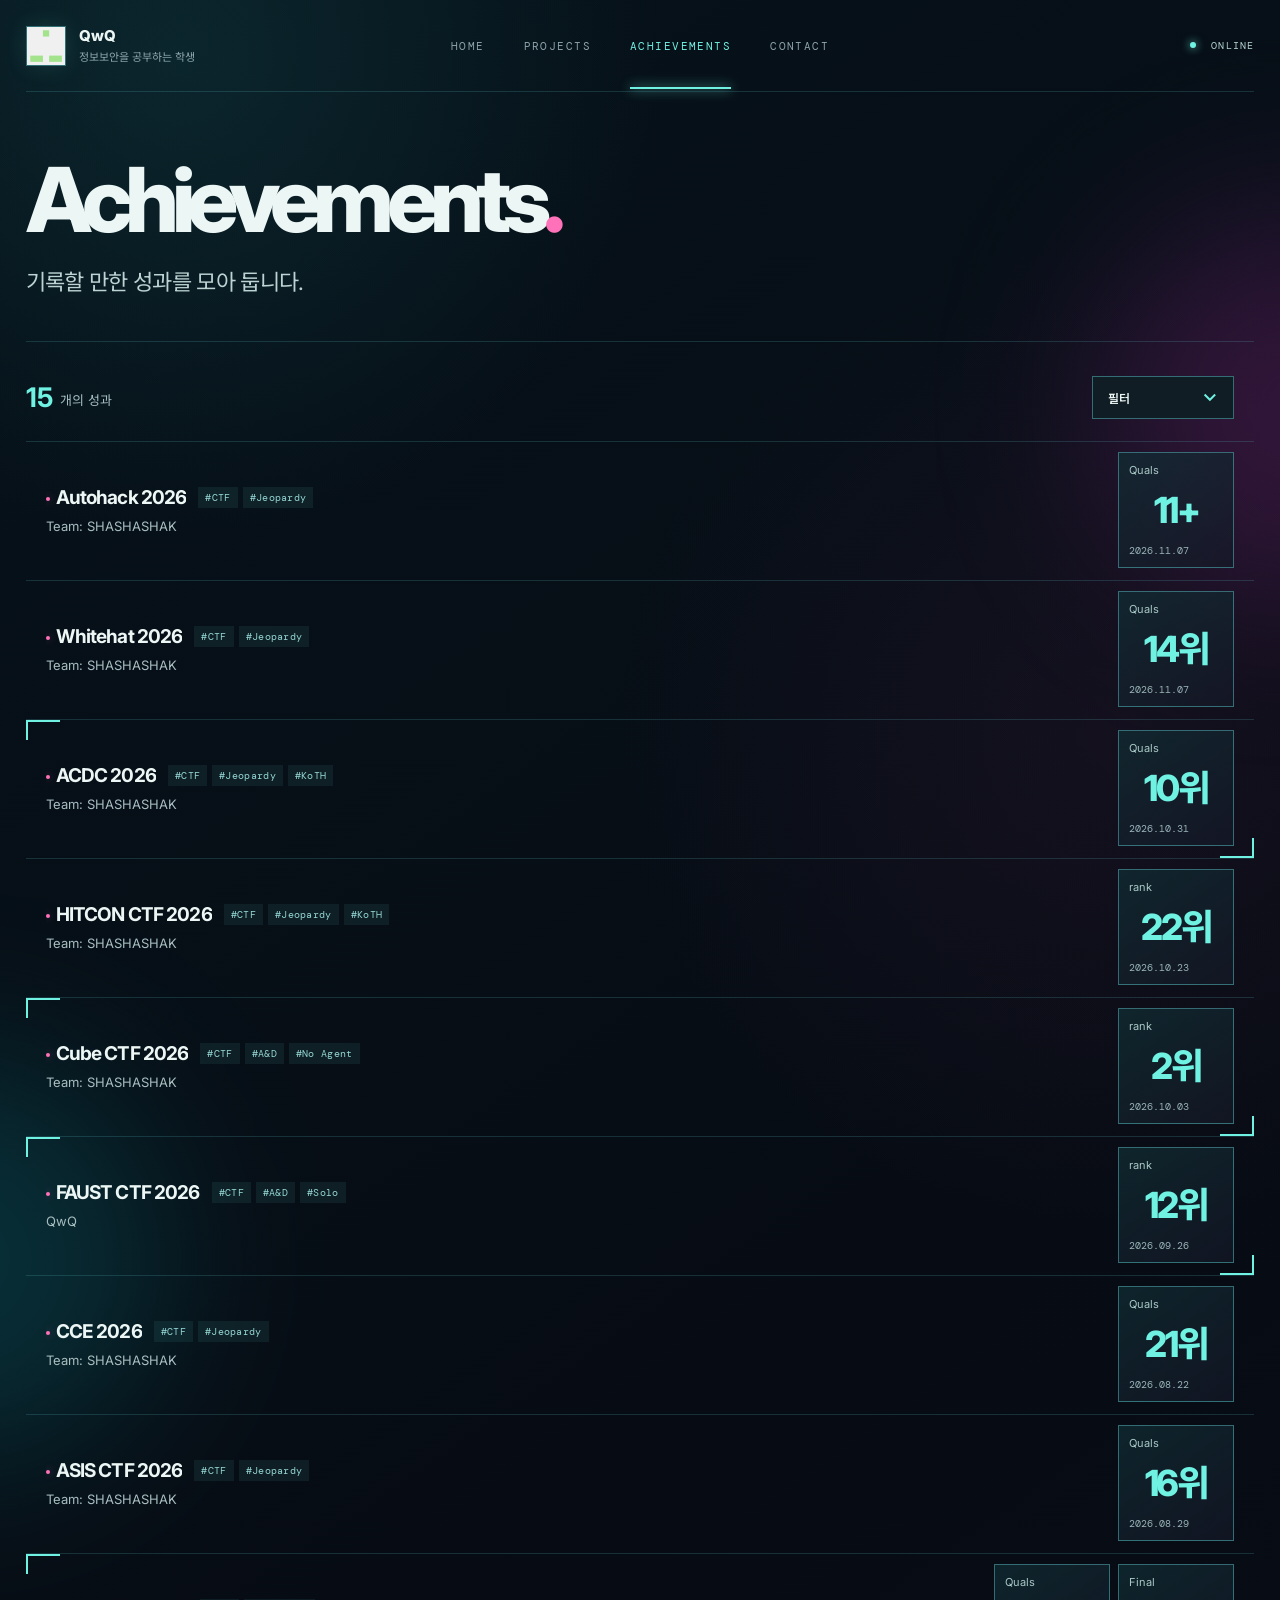
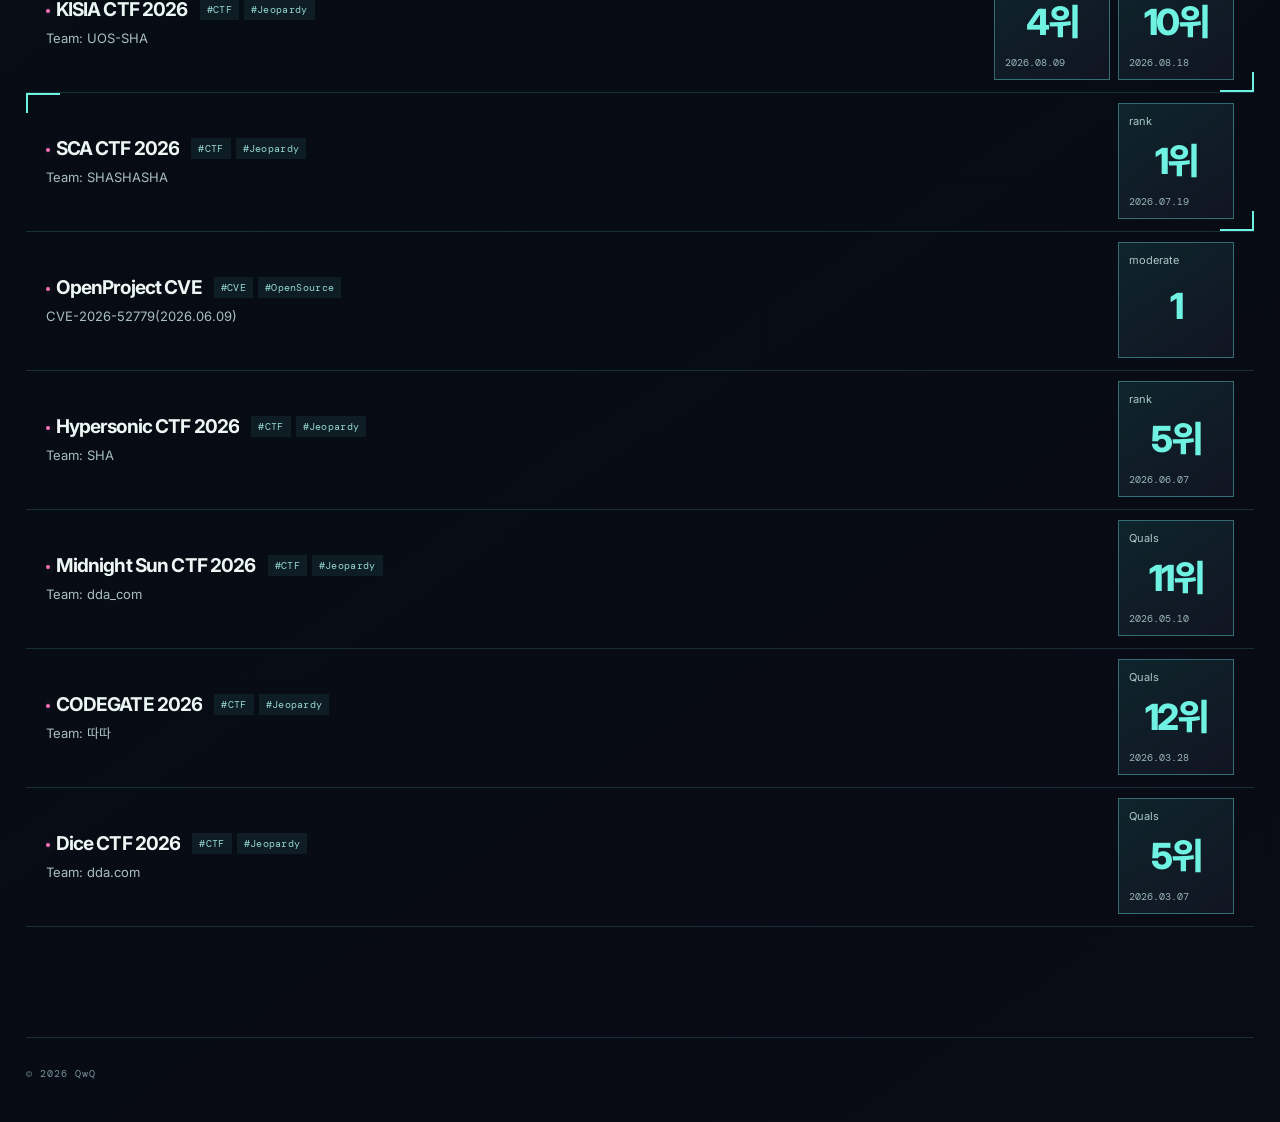
==== commit 236cb8cb: "Use line arrays for project descriptions" ====
--- a/achievements/index.html
+++ b/achievements/index.html
@@ -6,8 +6,8 @@
     <meta name="theme-color" content="#071018">
     <meta name="description" content="QwQ의 성과 기록">
     <title>Achievements · QwQ</title>
-    <link rel="stylesheet" href="../assets/style.css?v=20261117-achstatic1">
-    <script src="../assets/app.js?v=20261117-achstatic1" defer></script>
+    <link rel="stylesheet" href="../assets/style.css?v=20261120-projectlines1">
+    <script src="../assets/app.js?v=20261120-projectlines1" defer></script>
   </head>
   <body>
     <div id="app"></div>
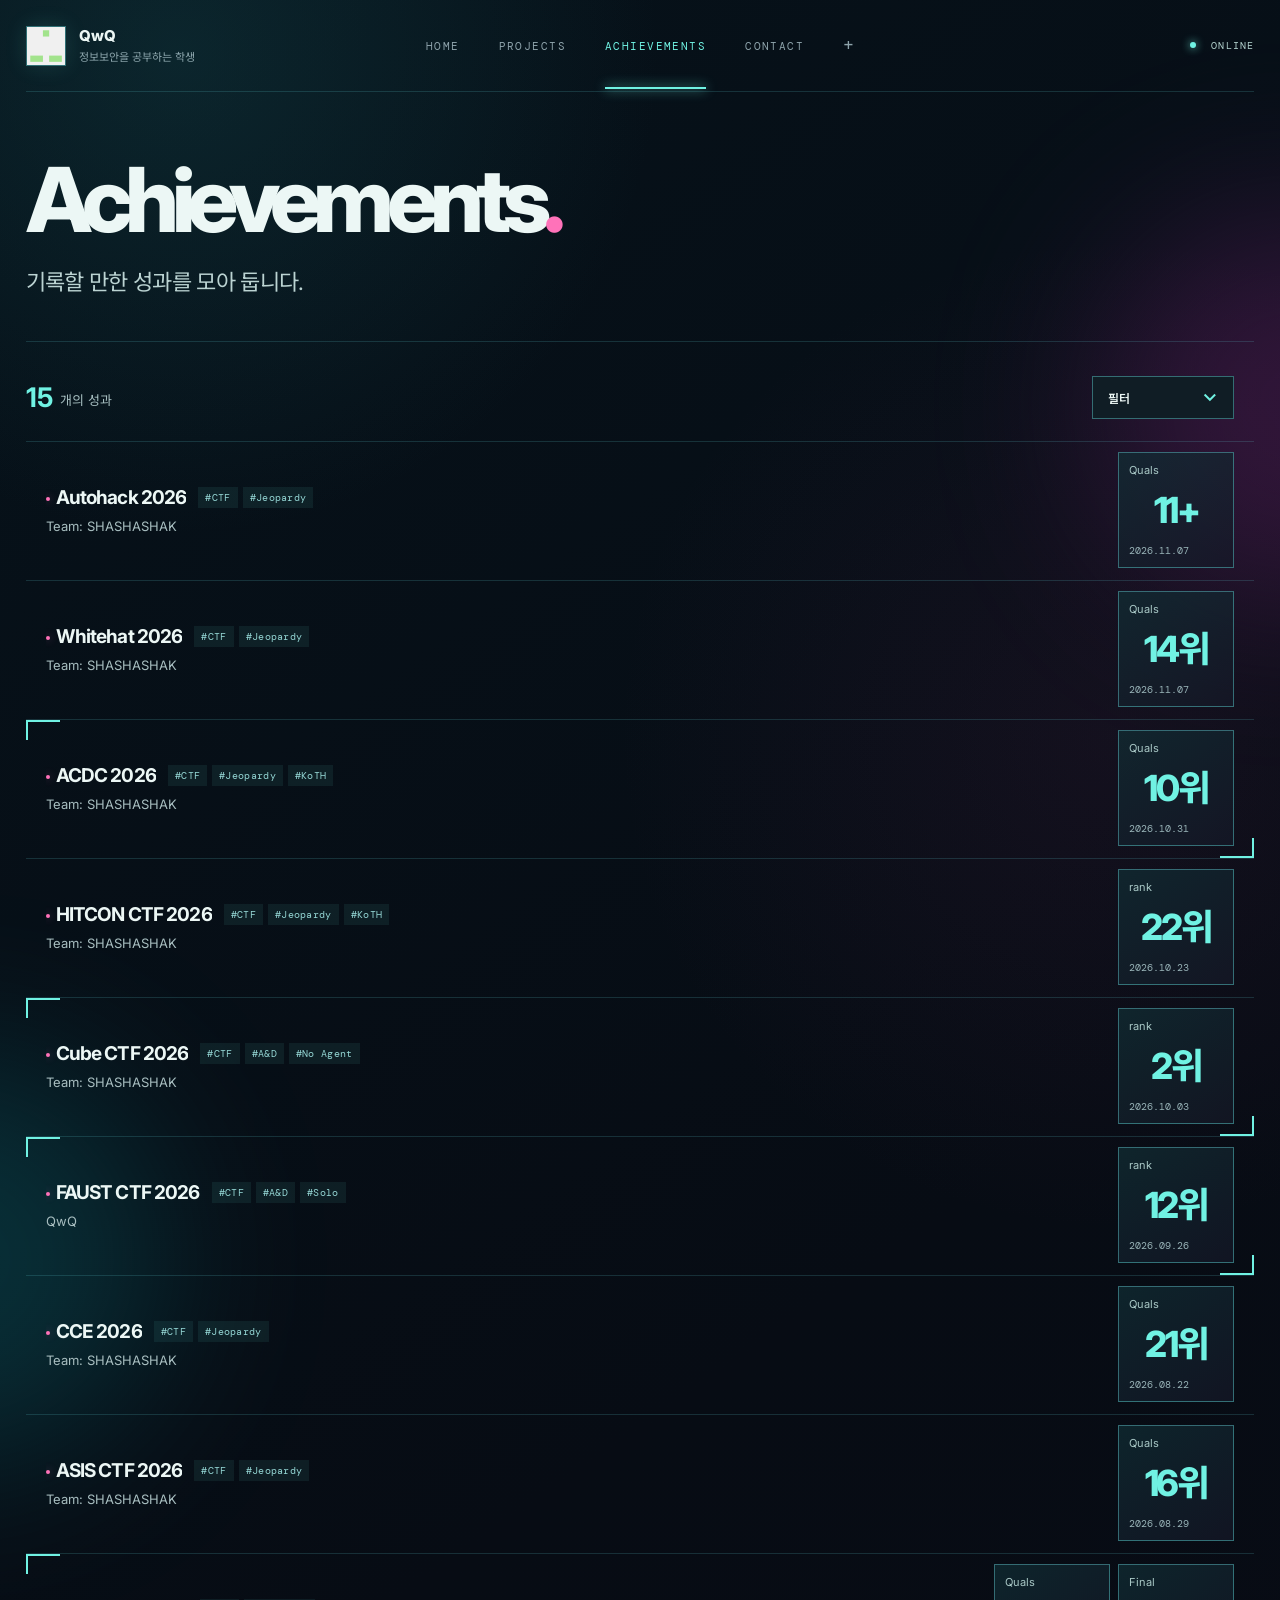
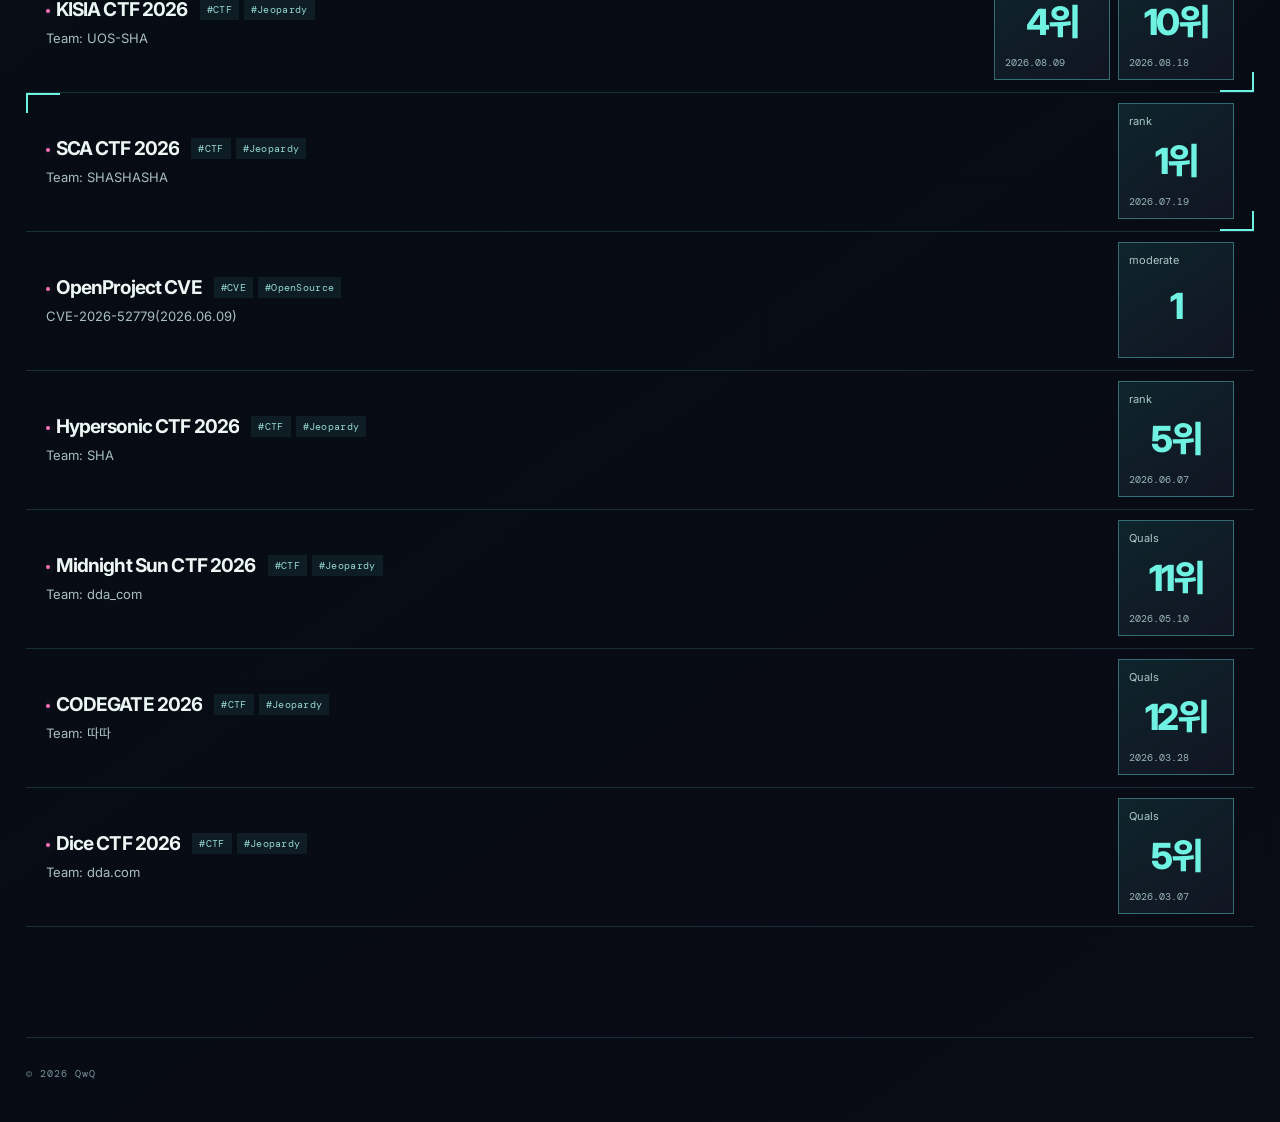
==== commit 3b0155f6: "Add themed Tetris and Sudoku under plus" ====
--- a/achievements/index.html
+++ b/achievements/index.html
@@ -6,8 +6,8 @@
     <meta name="theme-color" content="#071018">
     <meta name="description" content="QwQ의 성과 기록">
     <title>Achievements · QwQ</title>
-    <link rel="stylesheet" href="../assets/style.css?v=20261120-projectlines1">
-    <script src="../assets/app.js?v=20261120-projectlines1" defer></script>
+    <link rel="stylesheet" href="../assets/style.css?v=20261124-plus1">
+    <script src="../assets/app.js?v=20261124-plus1" defer></script>
   </head>
   <body>
     <div id="app"></div>
--- a/assets/style.css
+++ b/assets/style.css
@@ -27,6 +27,7 @@
 .nav{display:flex;justify-content:center;align-items:center;gap:39px;flex:1}
 .nav-link{position:relative;padding:35px 0;color:#8ea3ab;font:11px var(--mono);letter-spacing:.13em;transition:color .2s}
 .nav-link:hover,.nav-link.active{color:var(--cyan)}
+.nav-link:last-child{font-size:18px;line-height:11px;letter-spacing:0}
 .nav-link.active::after{content:'';height:2px;background:var(--cyan);position:absolute;left:0;right:0;bottom:-1px;box-shadow:0 0 12px var(--cyan)}
 .header-status{min-width:270px;text-align:right;color:#b5d4d0;font:10px var(--mono);letter-spacing:.12em}
 .status-light{display:inline-block;width:6px;height:6px;margin-right:8px;vertical-align:1px;border-radius:50%;background:var(--cyan);box-shadow:0 0 9px var(--cyan)}
